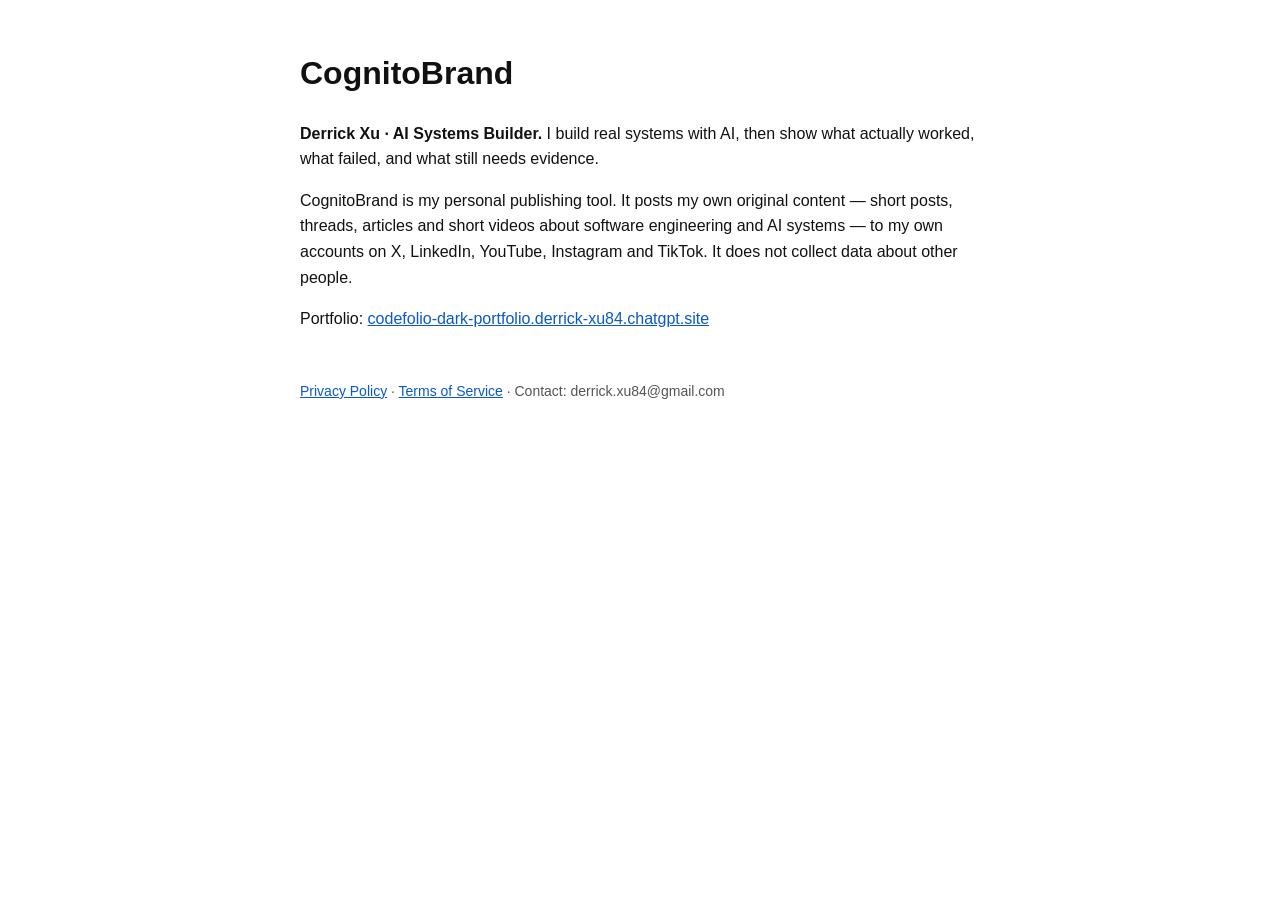
==== index.html @ 9040807d "CognitoBrand public pages" ====
<!doctype html>
<html lang="en"><head><meta charset="utf-8"><meta name="viewport" content="width=device-width,initial-scale=1">
<title>CognitoBrand — Derrick Xu</title>
<style>body{font-family:-apple-system,Helvetica,Arial,sans-serif;max-width:680px;margin:48px auto;padding:0 16px;line-height:1.6;color:#111}a{color:#0a58ca}footer{margin-top:48px;font-size:14px;color:#555}</style></head>
<body>
<h1>CognitoBrand</h1>
<p><strong>Derrick Xu · AI Systems Builder.</strong> I build real systems with AI, then show what actually worked, what failed, and what still needs evidence.</p>
<p>CognitoBrand is my personal publishing tool. It posts my own original content — short posts, threads, articles and short videos about software engineering and AI systems — to my own accounts on X, LinkedIn, YouTube, Instagram and TikTok. It does not collect data about other people.</p>
<p>Portfolio: <a href="https://codefolio-dark-portfolio.derrick-xu84.chatgpt.site">codefolio-dark-portfolio.derrick-xu84.chatgpt.site</a></p>
<footer><a href="privacy.html">Privacy Policy</a> · <a href="terms.html">Terms of Service</a> · Contact: derrick.xu84@gmail.com</footer>
</body></html>
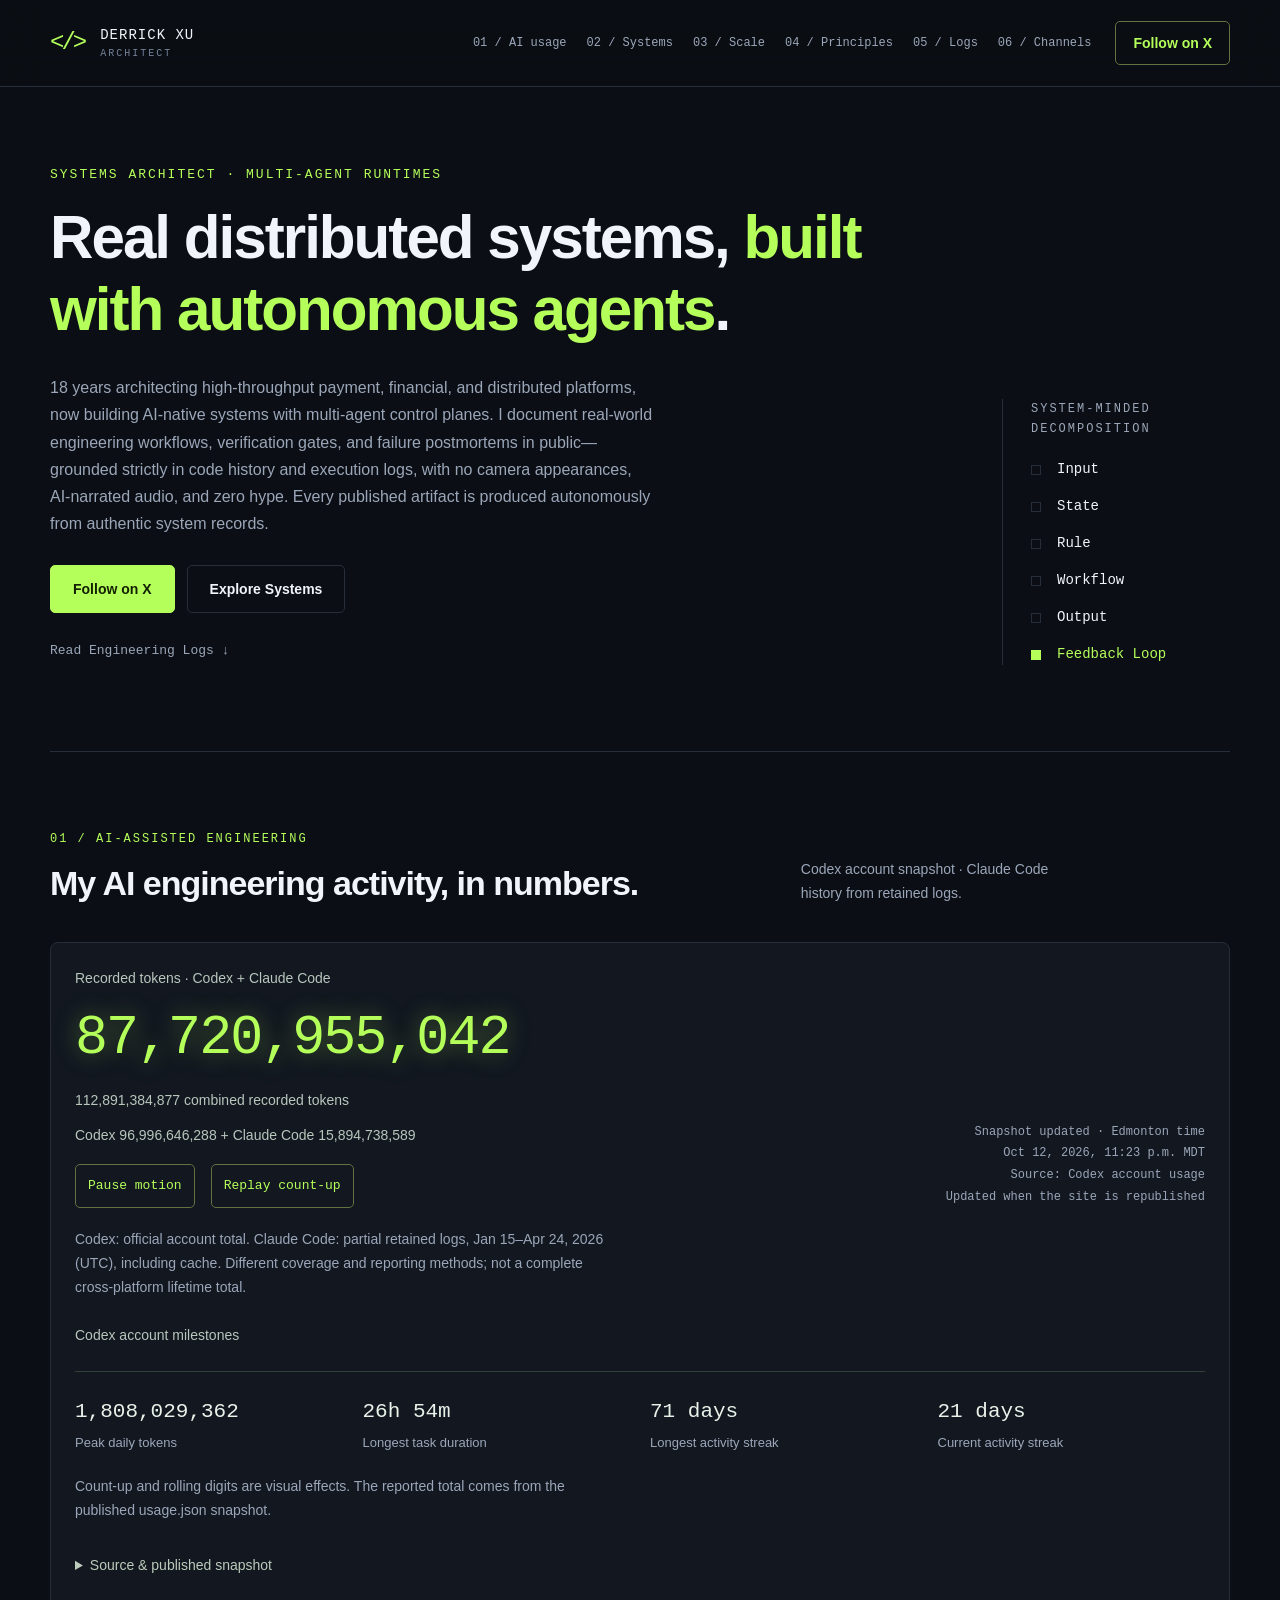
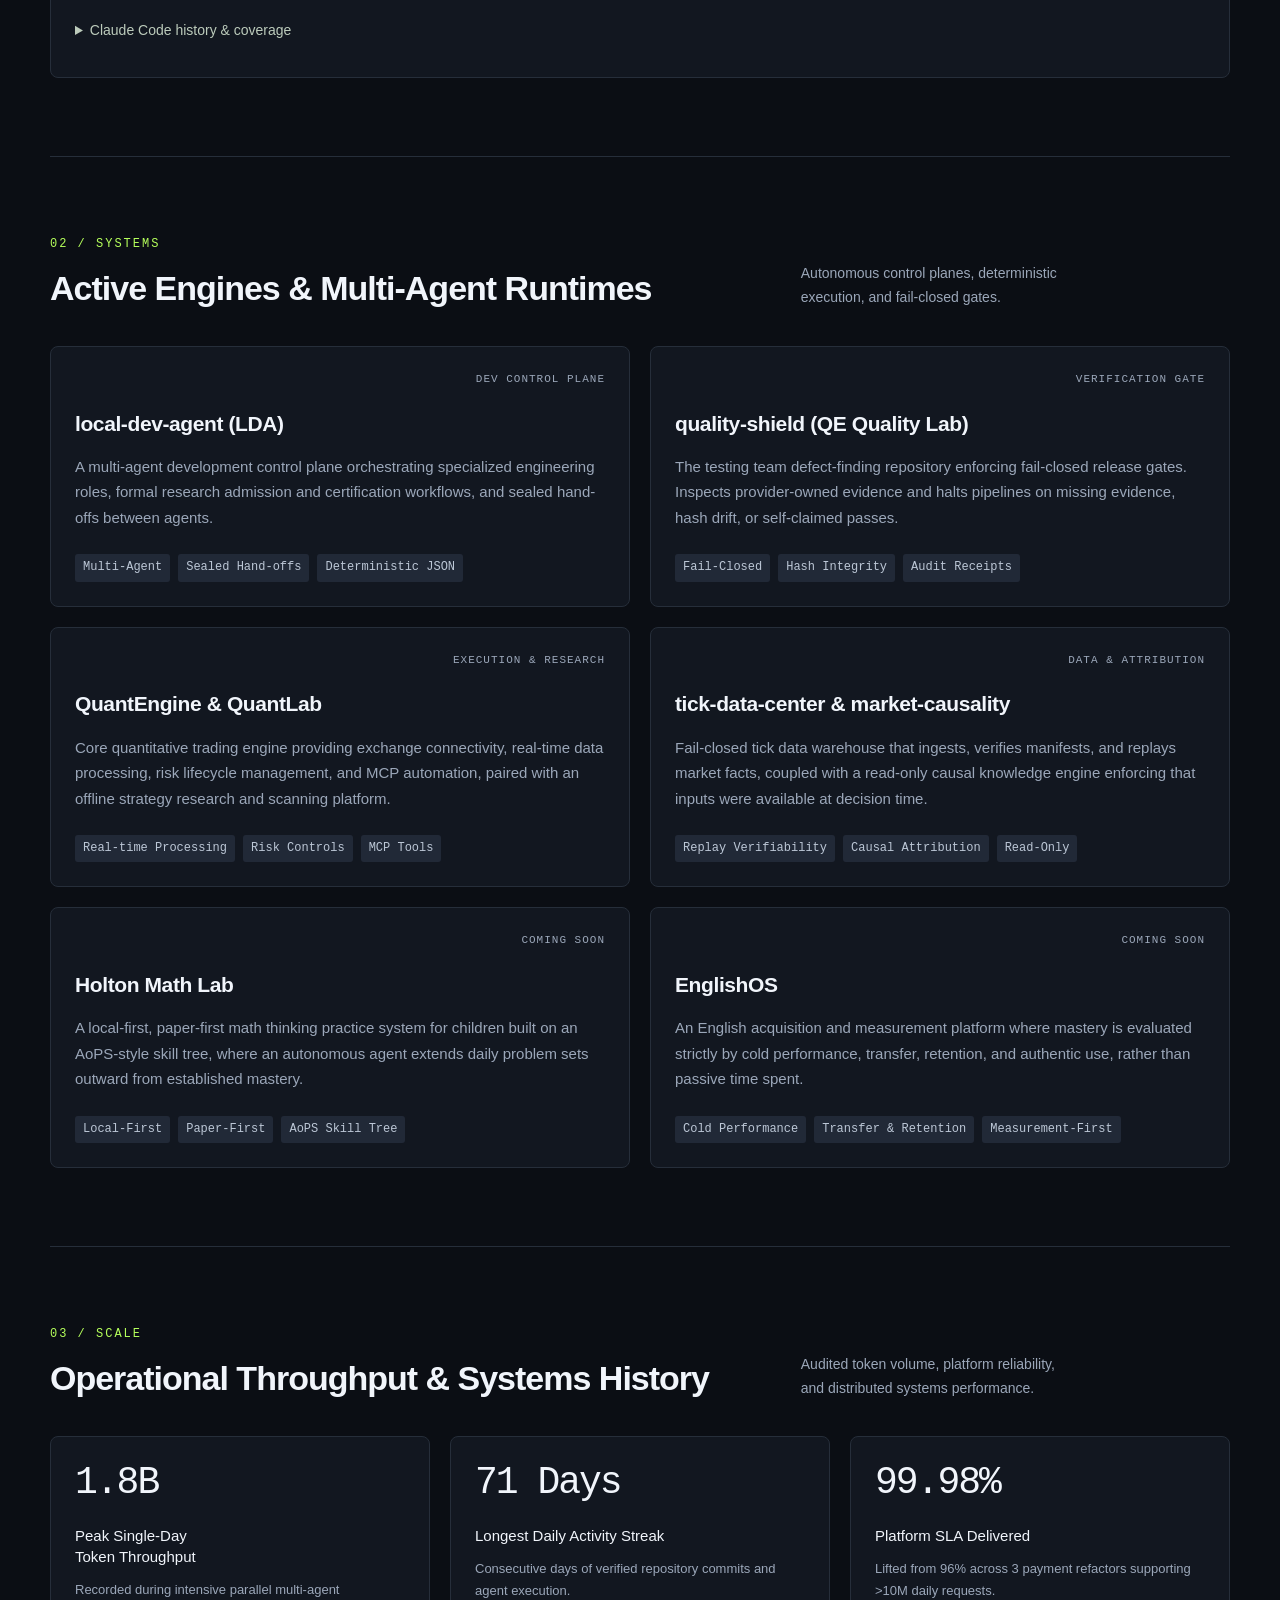
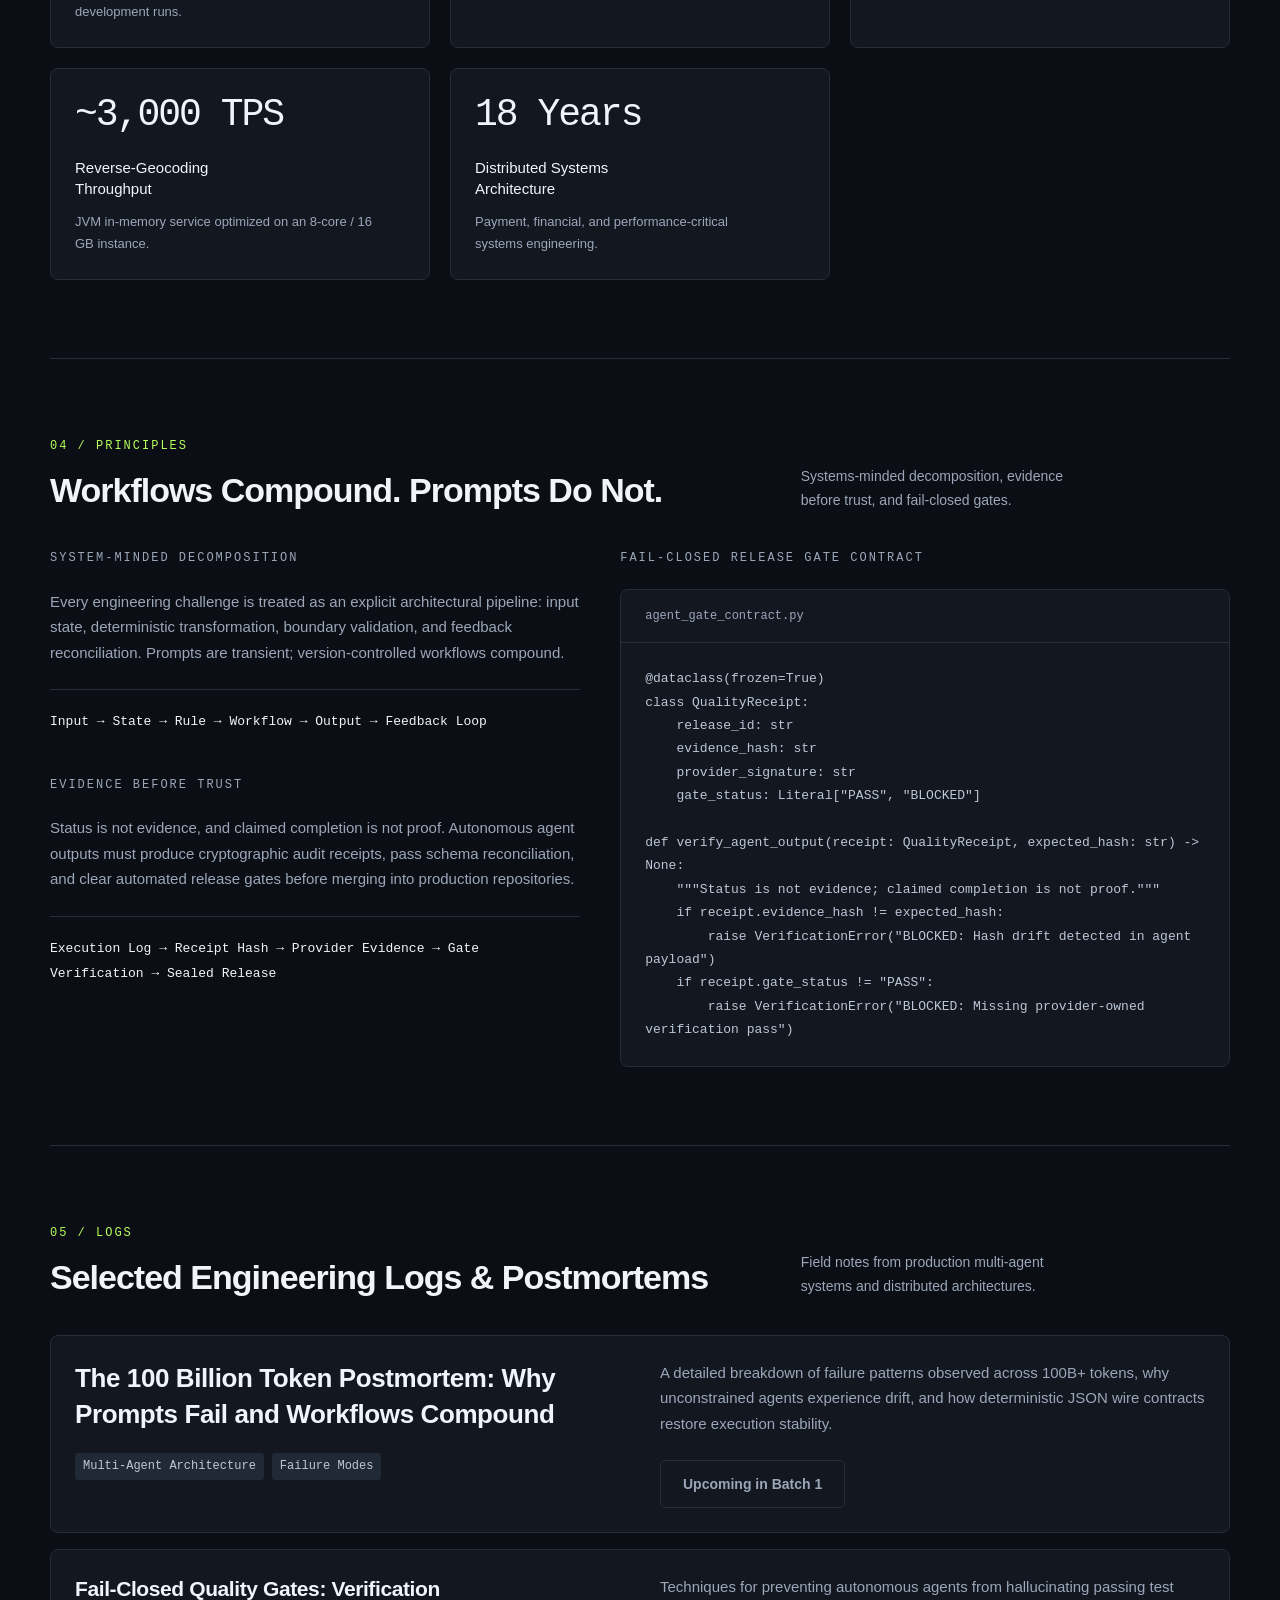
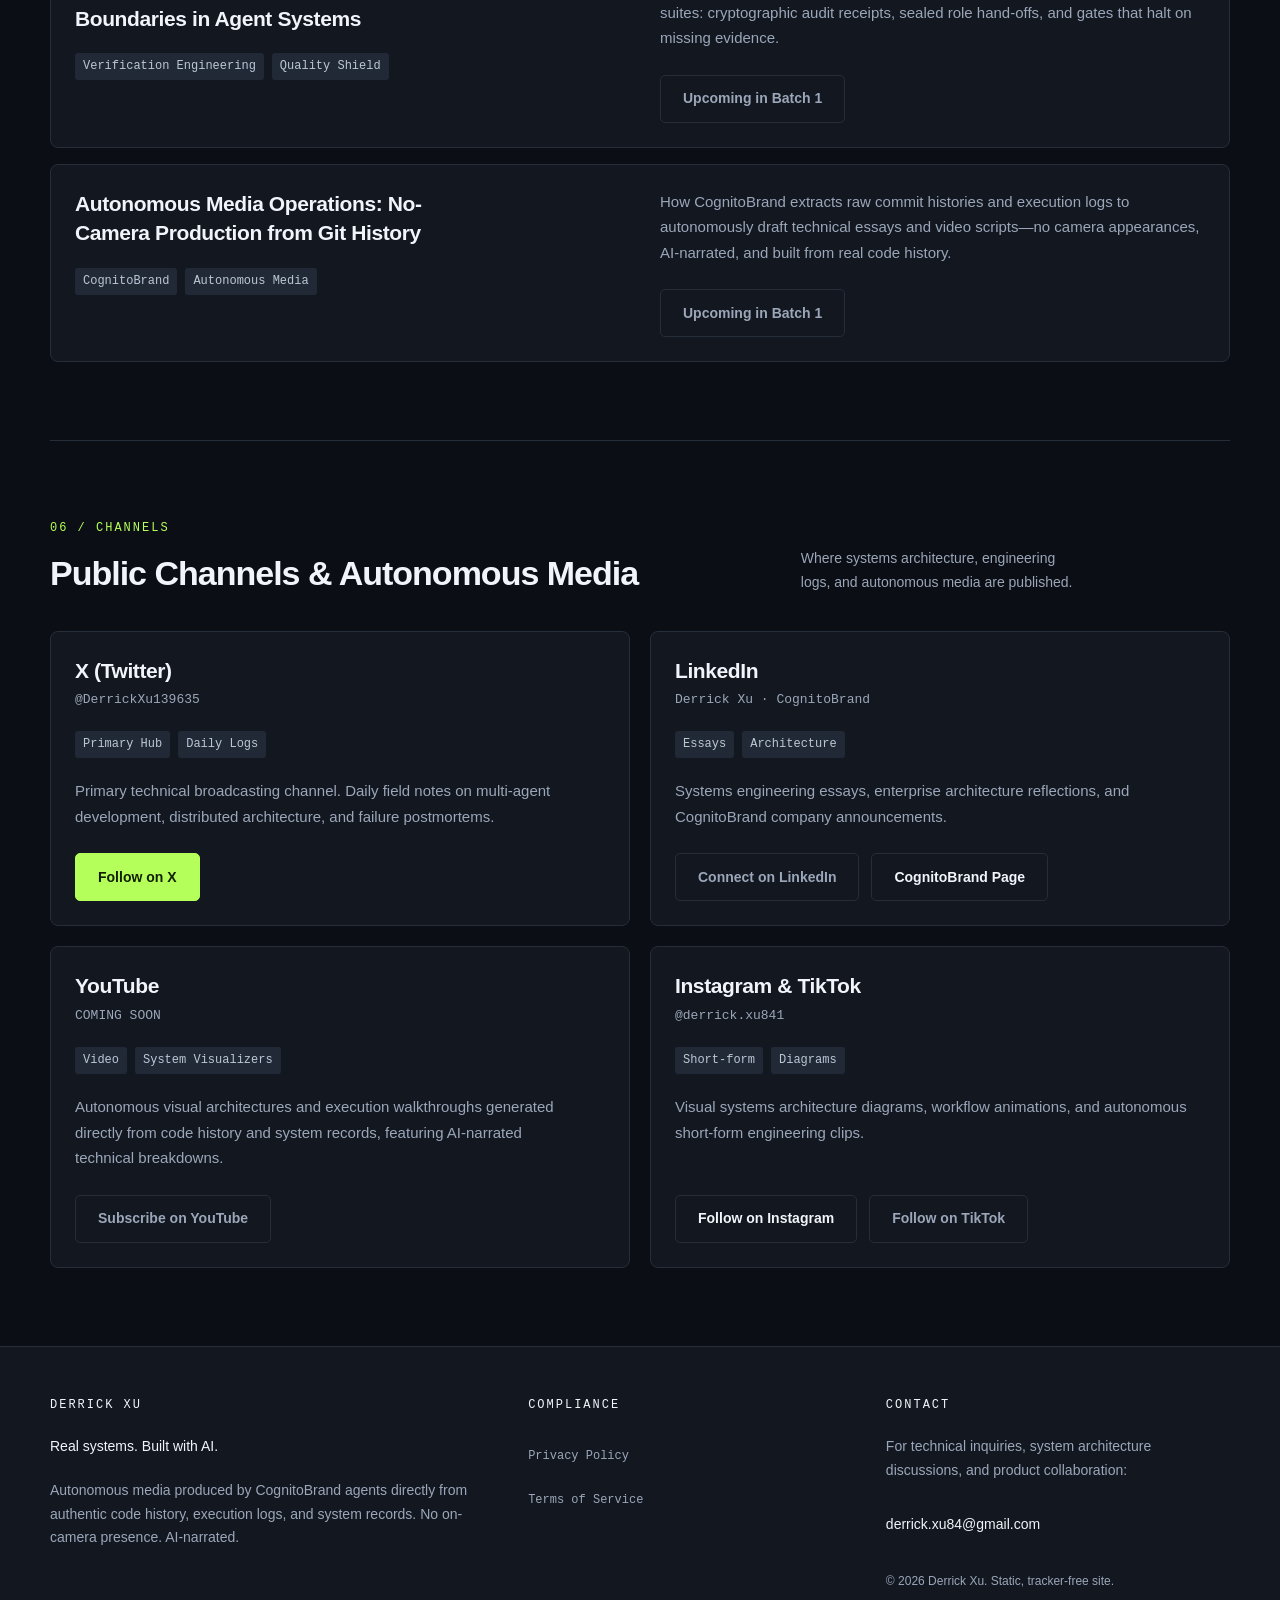
==== commit 242a5eb6: "Brand site v1 (ops plan r2, DESIGN.md, AI usage section)" ====
--- a/index.html
+++ b/index.html
@@ -1,11 +1,541 @@
 <!doctype html>
-<html lang="en"><head><meta charset="utf-8"><meta name="viewport" content="width=device-width,initial-scale=1">
-<title>CognitoBrand — Derrick Xu</title>
-<style>body{font-family:-apple-system,Helvetica,Arial,sans-serif;max-width:680px;margin:48px auto;padding:0 16px;line-height:1.6;color:#111}a{color:#0a58ca}footer{margin-top:48px;font-size:14px;color:#555}</style></head>
+<html lang="en">
+<head>
+<meta charset="utf-8">
+<meta name="viewport" content="width=device-width, initial-scale=1">
+<meta name="color-scheme" content="dark">
+<title>Derrick Xu — Real distributed systems, built with autonomous agents.</title>
+<meta name="description" content="Real distributed systems, built with autonomous agents.">
+<!-- {SITE_BASE_URL}: relative URLs preserve custom-domain and path-prefix portability. -->
+<link rel="canonical" href="./">
+<meta property="og:type" content="website">
+<meta property="og:title" content="Derrick Xu — Real distributed systems, built with autonomous agents.">
+<meta property="og:description" content="Real distributed systems, built with autonomous agents.">
+<meta property="og:url" content="./">
+<meta property="og:image" content="og.png">
+<meta property="og:image:width" content="1200">
+<meta property="og:image:height" content="630">
+<meta property="og:image:alt" content="Derrick Xu — Real distributed systems, built with autonomous agents.">
+<meta name="twitter:card" content="summary_large_image">
+<meta name="twitter:title" content="Derrick Xu — Real distributed systems, built with autonomous agents.">
+<meta name="twitter:description" content="Real distributed systems, built with autonomous agents.">
+<meta name="twitter:image" content="og.png">
+<meta name="twitter:image:alt" content="Derrick Xu — Real distributed systems, built with autonomous agents.">
+<link rel="icon" href="favicon.svg" type="image/svg+xml">
+<link rel="stylesheet" href="style.css">
+</head>
 <body>
-<h1>CognitoBrand</h1>
-<p><strong>Derrick Xu · AI Systems Builder.</strong> I build real systems with AI, then show what actually worked, what failed, and what still needs evidence.</p>
-<p>CognitoBrand is my personal publishing tool. It posts my own original content — short posts, threads, articles and short videos about software engineering and AI systems — to my own accounts on X, LinkedIn, YouTube, Instagram and TikTok. It does not collect data about other people.</p>
-<p>Portfolio: <a href="https://codefolio-dark-portfolio.derrick-xu84.chatgpt.site">codefolio-dark-portfolio.derrick-xu84.chatgpt.site</a></p>
-<footer><a href="privacy.html">Privacy Policy</a> · <a href="terms.html">Terms of Service</a> · Contact: derrick.xu84@gmail.com</footer>
-</body></html>
+<a class="skip-link" href="#main">Skip to content</a>
+<header class="site-header">
+<div class="wrap header-inner">
+<a class="brand" href="index.html">
+<span class="brand-mark" aria-hidden="true">&lt;/&gt;</span>
+<span>DERRICK XU<small>ARCHITECT</small>
+</span>
+</a>
+<nav class="desktop-nav" aria-label="Main">
+<a href="#ai-usage">01 / AI usage</a>
+<a href="#systems">02 / Systems</a>
+<a href="#scale">03 / Scale</a>
+<a href="#principles">04 / Principles</a>
+<a href="#logs">05 / Logs</a>
+<a href="#channels">06 / Channels</a>
+</nav>
+<a class="btn nav-action" href="https://x.com/DerrickXu139635" rel="noopener">Follow on X</a>
+<details class="mobile-nav">
+<summary>Menu</summary>
+<nav aria-label="Main">
+<a href="#ai-usage">01 / AI usage</a>
+<a href="#systems">02 / Systems</a>
+<a href="#scale">03 / Scale</a>
+<a href="#principles">04 / Principles</a>
+<a href="#logs">05 / Logs</a>
+<a href="#channels">06 / Channels</a>
+</nav>
+</details>
+</div>
+</header>
+<main id="main" class="wrap">
+<section class="hero" aria-labelledby="hero-title">
+<div class="hero-copy">
+<p class="eyebrow">SYSTEMS ARCHITECT · MULTI-AGENT RUNTIMES</p>
+<h1 id="hero-title">Real distributed systems, <span class="lime">built with autonomous agents</span>.</h1>
+<p class="lead">18 years architecting high-throughput payment, financial, and distributed platforms, now building AI-native systems with multi-agent control planes. I document real-world engineering workflows, verification gates, and failure postmortems in public—grounded strictly in code history and execution logs, with no camera appearances, AI-narrated audio, and zero hype. Every published artifact is produced autonomously from authentic system records.</p>
+<div class="actions">
+<a class="btn primary" href="https://x.com/DerrickXu139635" rel="noopener">Follow on X</a>
+<a class="btn" href="#systems">Explore Systems</a>
+</div>
+<a class="aux-link" href="#logs">Read Engineering Logs ↓</a>
+</div>
+<div class="hero-artifact" aria-hidden="true">
+<p class="micro-label">SYSTEM-MINDED<br>DECOMPOSITION</p>
+<div class="pipeline">
+<span>Input</span>
+<span>State</span>
+<span>Rule</span>
+<span>Workflow</span>
+<span>Output</span>
+<span>Feedback Loop</span>
+</div>
+</div>
+</section>
+<section class="content-section usage-section" id="ai-usage" aria-labelledby="usage-title">
+<div class="section-head">
+<div>
+<p class="eyebrow">01 / AI-ASSISTED ENGINEERING</p>
+<h2 id="usage-title">My AI engineering activity, in numbers.</h2>
+</div>
+<p class="section-note">Codex account snapshot · Claude Code history from retained logs.</p>
+</div>
+<div class="usage-panel">
+<div class="usage-intro">
+<div>
+<div class="usage-label">Recorded tokens · Codex + Claude Code</div>
+<div id="usage-total" class="usage-main">Loading…</div>
+<div class="usage-label"><span id="usage-exact">Unavailable</span> combined recorded tokens</div>
+<div class="usage-label usage-breakdown">Codex <span id="usage-codex">Unavailable</span> + Claude Code <span>15,894,738,589</span>
+</div>
+<div class="usage-controls"><button id="usage-motion" type="button" aria-pressed="false" disabled>Pause motion</button><button id="usage-replay" type="button" disabled>Replay count-up</button>
+</div>
+</div>
+<div class="usage-meta"><span>Snapshot updated · Edmonton time</span><time id="usage-updated">Unavailable</time><span>Source: Codex account usage</span><span>Updated when the site is republished</span>
+</div>
+</div>
+<p class="usage-note">Codex: official account total. Claude Code: partial retained logs, Jan 15–Apr 24, 2026 (UTC), including cache. Different coverage and reporting methods; not a complete cross-platform lifetime total.</p>
+<div class="usage-label usage-milestones">Codex account milestones</div>
+<div class="usage-stats">
+<div class="usage-stat"><strong id="usage-peak">Unavailable</strong><span>Peak daily tokens</span>
+</div>
+<div class="usage-stat"><strong id="usage-turn">Unavailable</strong><span>Longest task duration</span>
+</div>
+<div class="usage-stat"><strong id="usage-longest">Unavailable</strong><span>Longest activity streak</span>
+</div>
+<div class="usage-stat"><strong id="usage-streak">Unavailable</strong><span>Current activity streak</span>
+</div>
+</div>
+<p class="usage-note">Count-up and rolling digits are visual effects. The reported total comes from the published usage.json snapshot.</p>
+<p id="usage-status" class="usage-note" role="status">Loading the published account snapshot…</p>
+<details class="scope-details">
+<summary>Source &amp; published snapshot</summary>
+<p>The Codex portion comes from the five account-wide aggregate fields in this site's usage.json, with its updated_at timestamp. These are an official account summary, not a sum of local thread totals. Usage measures activity, not software quality or a billing amount.</p>
+<p>This static page reads usage.json once when loaded and adds the fixed Claude Code historical count. It displays the snapshot timestamp in America/Edmonton. Updated when the site is republished; this page does not check a live account or poll for updates.</p>
+<p>The displayed fields are lifetime tokens, peak daily tokens, longest task duration, longest activity streak, and current activity streak. Conversation content, task names, account credentials, and session details are not displayed.</p>
+<p><a href="usage.json" target="_blank" rel="noopener">View aggregate data</a></p>
+</details>
+<details class="scope-details">
+<summary>Claude Code history & coverage</summary>
+<p>Input + output: 34,074,539 tokens. 63,098 deduplicated usage records. This historical snapshot is fixed; the Codex portion comes from the published usage.json snapshot.</p>
+<div class="history-table">
+<table><caption>Recorded Claude Code tokens, including cache · UTC months</caption>
+<thead>
+<tr><th scope="col">Month</th><th scope="col">Tokens</th></tr></thead>
+<tbody>
+<tr><td>January 2026</td><td>58,199,361</td></tr>
+<tr><td>February 2026</td><td>510,178,962</td></tr>
+<tr><td>March 2026</td><td>2,981,307,936</td></tr>
+<tr><td>April 2026</td><td>12,345,052,330</td></tr></tbody></table>
+</div>
+<p>Counted from retained Claude Code session logs on my MacBook, with streaming records deduplicated. January and April have partial date coverage. Missing months do not mean zero usage.</p>
+<p>Codex uses an official account summary; Claude Code uses local historical logs. The combined figure adds these two reported counts; coverage and reporting methods differ. It is not a complete, standardized lifetime total across both platforms. Cache tokens dominate this history; these figures are not billing amounts.</p>
+</details>
+<noscript>
+<p class="usage-note">Enable JavaScript to display the published Codex snapshot and combined total. The fixed Claude Code history remains available.</p></noscript>
+</div>
+</section>
+<section id="systems" class="content-section" aria-labelledby="systems-title">
+<div class="section-head">
+<div>
+<p class="eyebrow">02 / SYSTEMS</p>
+<h2 id="systems-title">Active Engines &amp; Multi-Agent Runtimes</h2>
+</div>
+<p class="section-note">Autonomous control planes, deterministic execution, and fail-closed gates.</p>
+</div>
+<div class="systems-grid">
+<article class="card system-card">
+<p class="badge">DEV CONTROL PLANE</p>
+<h3>local-dev-agent (LDA)</h3>
+<p>A multi-agent development control plane orchestrating specialized engineering roles, formal research admission and certification workflows, and sealed hand-offs between agents.</p>
+<div class="tags">
+<span>Multi-Agent</span>
+<span>Sealed Hand-offs</span>
+<span>Deterministic JSON</span>
+</div>
+</article>
+<article class="card system-card">
+<p class="badge">VERIFICATION GATE</p>
+<h3>quality-shield (QE Quality Lab)</h3>
+<p>The testing team defect-finding repository enforcing fail-closed release gates. Inspects provider-owned evidence and halts pipelines on missing evidence, hash drift, or self-claimed passes.</p>
+<div class="tags">
+<span>Fail-Closed</span>
+<span>Hash Integrity</span>
+<span>Audit Receipts</span>
+</div>
+</article>
+<article class="card system-card">
+<p class="badge">EXECUTION &amp; RESEARCH</p>
+<h3>QuantEngine &amp; QuantLab</h3>
+<p>Core quantitative trading engine providing exchange connectivity, real-time data processing, risk lifecycle management, and MCP automation, paired with an offline strategy research and scanning platform.</p>
+<div class="tags">
+<span>Real-time Processing</span>
+<span>Risk Controls</span>
+<span>MCP Tools</span>
+</div>
+</article>
+<article class="card system-card">
+<p class="badge">DATA &amp; ATTRIBUTION</p>
+<h3>tick-data-center &amp; market-causality</h3>
+<p>Fail-closed tick data warehouse that ingests, verifies manifests, and replays market facts, coupled with a read-only causal knowledge engine enforcing that inputs were available at decision time.</p>
+<div class="tags">
+<span>Replay Verifiability</span>
+<span>Causal Attribution</span>
+<span>Read-Only</span>
+</div>
+</article>
+<article class="card system-card">
+<!-- {HOLTON_URL}: inactive until public release. -->
+<p class="badge">COMING SOON</p>
+<h3>Holton Math Lab</h3>
+<p>A local-first, paper-first math thinking practice system for children built on an AoPS-style skill tree, where an autonomous agent extends daily problem sets outward from established mastery.</p>
+<div class="tags">
+<span>Local-First</span>
+<span>Paper-First</span>
+<span>AoPS Skill Tree</span>
+</div>
+</article>
+<article class="card system-card">
+<!-- {ENGLISHOS_URL}: inactive until public release. -->
+<p class="badge">COMING SOON</p>
+<h3>EnglishOS</h3>
+<p>An English acquisition and measurement platform where mastery is evaluated strictly by cold performance, transfer, retention, and authentic use, rather than passive time spent.</p>
+<div class="tags">
+<span>Cold Performance</span>
+<span>Transfer &amp; Retention</span>
+<span>Measurement-First</span>
+</div>
+</article>
+</div>
+</section>
+<section id="scale" class="content-section" aria-labelledby="scale-title">
+<div class="section-head">
+<div>
+<p class="eyebrow">03 / SCALE</p>
+<h2 id="scale-title">Operational Throughput &amp; Systems History</h2>
+</div>
+<p class="section-note">Audited token volume, platform reliability, and distributed systems performance.</p>
+</div>
+<div class="metrics-grid">
+<article class="card metric">
+<p class="metric-value">1.8B</p>
+<h3>Peak Single-Day Token Throughput</h3>
+<p class="scope">Recorded during intensive parallel multi-agent development runs.</p>
+</article>
+<article class="card metric">
+<p class="metric-value">71 Days</p>
+<h3>Longest Daily Activity Streak</h3>
+<p class="scope">Consecutive days of verified repository commits and agent execution.</p>
+</article>
+<article class="card metric">
+<p class="metric-value">99.98%</p>
+<h3>Platform SLA Delivered</h3>
+<p class="scope">Lifted from 96% across 3 payment refactors supporting &gt;10M daily requests.</p>
+</article>
+<article class="card metric">
+<p class="metric-value">~3,000 TPS</p>
+<h3>Reverse-Geocoding Throughput</h3>
+<p class="scope">JVM in-memory service optimized on an 8-core / 16 GB instance.</p>
+</article>
+<article class="card metric">
+<p class="metric-value">18 Years</p>
+<h3>Distributed Systems Architecture</h3>
+<p class="scope">Payment, financial, and performance-critical systems engineering.</p>
+</article>
+</div>
+</section>
+<section id="principles" class="content-section" aria-labelledby="principles-title">
+<div class="section-head">
+<div>
+<p class="eyebrow">04 / PRINCIPLES</p>
+<h2 id="principles-title">Workflows Compound. Prompts Do Not.</h2>
+</div>
+<p class="section-note">Systems-minded decomposition, evidence before trust, and fail-closed gates.</p>
+</div>
+<div class="principles-grid">
+<div class="principle-notes">
+<article>
+<h3 class="micro-label">SYSTEM-MINDED DECOMPOSITION</h3>
+<p>Every engineering challenge is treated as an explicit architectural pipeline: input state, deterministic transformation, boundary validation, and feedback reconciliation. Prompts are transient; version-controlled workflows compound.</p>
+<p class="flow-line">Input → State → Rule → Workflow → Output → Feedback Loop</p>
+</article>
+<article>
+<h3 class="micro-label">EVIDENCE BEFORE TRUST</h3>
+<p>Status is not evidence, and claimed completion is not proof. Autonomous agent outputs must produce cryptographic audit receipts, pass schema reconciliation, and clear automated release gates before merging into production repositories.</p>
+<p class="flow-line">Execution Log → Receipt Hash → Provider Evidence → Gate Verification → Sealed Release</p>
+</article>
+</div>
+<div class="contract">
+<h3 class="micro-label">FAIL-CLOSED RELEASE GATE CONTRACT</h3>
+<figure class="code-panel">
+<figcaption>agent_gate_contract.py</figcaption>
+<pre tabindex="0" aria-label="Verification contract code">
+<code>@dataclass(frozen=True)
+class QualityReceipt:
+    release_id: str
+    evidence_hash: str
+    provider_signature: str
+    gate_status: Literal[&quot;PASS&quot;, &quot;BLOCKED&quot;]
+
+def verify_agent_output(receipt: QualityReceipt, expected_hash: str) -&gt; None:
+    &quot;&quot;&quot;Status is not evidence; claimed completion is not proof.&quot;&quot;&quot;
+    if receipt.evidence_hash != expected_hash:
+        raise VerificationError(&quot;BLOCKED: Hash drift detected in agent payload&quot;)
+    if receipt.gate_status != &quot;PASS&quot;:
+        raise VerificationError(&quot;BLOCKED: Missing provider-owned verification pass&quot;)</code>
+</pre>
+</figure>
+</div>
+</div>
+</section>
+<section id="logs" class="content-section" aria-labelledby="logs-title">
+<div class="section-head">
+<div>
+<p class="eyebrow">05 / LOGS</p>
+<h2 id="logs-title">Selected Engineering Logs &amp; Postmortems</h2>
+</div>
+<p class="section-note">Field notes from production multi-agent systems and distributed architectures.</p>
+</div>
+<div class="logs-list">
+<article class="card log-card">
+<div>
+<h3>The 100 Billion Token Postmortem: Why Prompts Fail and Workflows Compound</h3>
+<div class="tags">
+<span>Multi-Agent Architecture</span>
+<span>Failure Modes</span>
+</div>
+</div>
+<div class="log-summary">
+<p>A detailed breakdown of failure patterns observed across 100B+ tokens, why unconstrained agents experience drift, and how deterministic JSON wire contracts restore execution stability.</p>
+<!-- {POST_1_URL}: inactive until the approved URL is available. -->
+<span class="btn pending" role="link" aria-disabled="true">Upcoming in Batch 1</span>
+</div>
+</article>
+<article class="card log-card">
+<div>
+<h3>Fail-Closed Quality Gates: Verification Boundaries in Agent Systems</h3>
+<div class="tags">
+<span>Verification Engineering</span>
+<span>Quality Shield</span>
+</div>
+</div>
+<div class="log-summary">
+<p>Techniques for preventing autonomous agents from hallucinating passing test suites: cryptographic audit receipts, sealed role hand-offs, and gates that halt on missing evidence.</p>
+<!-- {POST_2_URL}: inactive until the approved URL is available. -->
+<span class="btn pending" role="link" aria-disabled="true">Upcoming in Batch 1</span>
+</div>
+</article>
+<article class="card log-card">
+<div>
+<h3>Autonomous Media Operations: No-Camera Production from Git History</h3>
+<div class="tags">
+<span>CognitoBrand</span>
+<span>Autonomous Media</span>
+</div>
+</div>
+<div class="log-summary">
+<p>How CognitoBrand extracts raw commit histories and execution logs to autonomously draft technical essays and video scripts—no camera appearances, AI-narrated, and built from real code history.</p>
+<!-- {POST_3_URL}: inactive until the approved URL is available. -->
+<span class="btn pending" role="link" aria-disabled="true">Upcoming in Batch 1</span>
+</div>
+</article>
+</div>
+</section>
+<section id="channels" class="content-section" aria-labelledby="channels-title">
+<div class="section-head">
+<div>
+<p class="eyebrow">06 / CHANNELS</p>
+<h2 id="channels-title">Public Channels &amp; Autonomous Media</h2>
+</div>
+<p class="section-note">Where systems architecture, engineering logs, and autonomous media are published.</p>
+</div>
+<div class="channels-grid">
+<article class="card channel-card">
+<h3>X (Twitter)</h3>
+<p class="handle">@DerrickXu139635</p>
+<div class="tags">
+<span>Primary Hub</span>
+<span>Daily Logs</span>
+</div>
+<p>Primary technical broadcasting channel. Daily field notes on multi-agent development, distributed architecture, and failure postmortems.</p>
+<div class="actions">
+<a class="btn primary" href="https://x.com/DerrickXu139635" rel="noopener">Follow on X</a>
+</div>
+</article>
+<article class="card channel-card">
+<!-- {LINKEDIN_PERSONAL_URL}: unknown. -->
+<h3>LinkedIn</h3>
+<p class="handle">Derrick Xu · CognitoBrand</p>
+<div class="tags">
+<span>Essays</span>
+<span>Architecture</span>
+</div>
+<p>Systems engineering essays, enterprise architecture reflections, and CognitoBrand company announcements.</p>
+<div class="actions">
+<!-- {LINKEDIN_PERSONAL_URL}: inactive until the approved URL is available. -->
+<span class="btn pending" role="link" aria-disabled="true">Connect on LinkedIn</span>
+<a class="btn" href="https://www.linkedin.com/company/144000030/" rel="noopener">CognitoBrand Page</a>
+</div>
+</article>
+<article class="card channel-card">
+<!-- {YOUTUBE_HANDLE} and {YOUTUBE_URL}: unknown; coming soon. -->
+<h3>YouTube</h3>
+<p class="handle">COMING SOON</p>
+<div class="tags">
+<span>Video</span>
+<span>System Visualizers</span>
+</div>
+<p>Autonomous visual architectures and execution walkthroughs generated directly from code history and system records, featuring AI-narrated technical breakdowns.</p>
+<div class="actions">
+<!-- {YOUTUBE_URL}: inactive until the approved URL is available. -->
+<span class="btn pending" role="link" aria-disabled="true">Subscribe on YouTube</span>
+</div>
+</article>
+<article class="card channel-card">
+<!-- {TIKTOK_HANDLE} and {TIKTOK_URL}: unknown; coming soon. -->
+<h3>Instagram &amp; TikTok</h3>
+<p class="handle">@derrick.xu841</p>
+<div class="tags">
+<span>Short-form</span>
+<span>Diagrams</span>
+</div>
+<p>Visual systems architecture diagrams, workflow animations, and autonomous short-form engineering clips.</p>
+<div class="actions">
+<a class="btn" href="https://www.instagram.com/derrick.xu841/" rel="noopener">Follow on Instagram</a>
+<!-- {TIKTOK_URL}: inactive until the approved URL is available. -->
+<span class="btn pending" role="link" aria-disabled="true">Follow on TikTok</span>
+</div>
+</article>
+</div>
+</section>
+</main>
+<footer class="site-footer">
+<div class="wrap footer-grid">
+<div>
+<p class="footer-heading">DERRICK XU</p>
+<p class="footer-tagline">Real systems. Built with AI.</p>
+<p>Autonomous media produced by CognitoBrand agents directly from authentic code history, execution logs, and system records. No on-camera presence. AI-narrated.</p>
+</div>
+<div>
+<p class="footer-heading">COMPLIANCE</p>
+<nav aria-label="Compliance">
+<a href="privacy.html">Privacy Policy</a>
+<a href="terms.html">Terms of Service</a>
+</nav>
+</div>
+<div>
+<p class="footer-heading">CONTACT</p>
+<p>For technical inquiries, system architecture discussions, and product collaboration:</p>
+<a class="contact-link" href="mailto:derrick.xu84@gmail.com">derrick.xu84@gmail.com</a>
+<p class="copyright">© 2026 Derrick Xu. Static, tracker-free site.</p>
+</div>
+</div>
+</footer>
+<script>
+document.querySelector('.mobile-nav').addEventListener('click', event => {
+  if (event.target.closest('a')) event.currentTarget.open = false;
+});
+(() => {
+  const $ = id => document.getElementById(id), display = $('usage-total');
+  const format = new Intl.NumberFormat('en-CA');
+  const dateFormat = new Intl.DateTimeFormat('en-CA', { timeZone: 'America/Edmonton', year: 'numeric', month: 'short', day: 'numeric', hour: '2-digit', minute: '2-digit', timeZoneName: 'short' });
+  const reduced = matchMedia('(prefers-reduced-motion: reduce)');
+  const claudeRecordedTokens = 15894738589;
+  let motionEnabled = !reduced.matches, shown = 0, target = null, frame = 0, visible = false, entered = false;
+  function paint(value) {
+    shown = Math.round(value);
+    display.dataset.count = format.format(shown);
+    display.innerHTML = Array.from(format.format(shown), (digit, i) => digit === ',' ? '<span aria-hidden="true">,</span>' : '<span class="token-digit" aria-hidden="true" style="--digit-index:' + i + '"><span class="token-reel"><span class="token-glyph">' + digit + '</span><span class="token-glyph">' + digit + '</span></span></span>').join('');
+  }
+  function stop() {
+    cancelAnimationFrame(frame);
+    display.classList.remove('is-counting', 'is-updated', 'is-rolling');
+    if (target !== null) paint(target);
+  }
+  function controls() {
+    $('usage-motion').disabled = $('usage-replay').disabled = target === null || reduced.matches;
+    $('usage-motion').textContent = reduced.matches ? 'Motion disabled' : motionEnabled ? 'Pause motion' : 'Play motion';
+    $('usage-motion').setAttribute('aria-pressed', String(motionEnabled));
+  }
+  function roll() {
+    if (!motionEnabled || reduced.matches || document.hidden || !visible || target === null) return;
+    display.classList.remove('is-rolling');
+    void display.offsetWidth;
+    display.classList.add('is-rolling');
+  }
+  function animate() {
+    stop();
+    if (!motionEnabled || reduced.matches || document.hidden) return;
+    paint(0);
+    const start = performance.now();
+    display.classList.add('is-counting');
+    function tick(now) {
+      const progress = Math.min(1, (now - start) / 4500);
+      paint(target * (1 - Math.pow(1 - progress, 3)));
+      if (progress < 1) frame = requestAnimationFrame(tick);
+      else { display.classList.remove('is-counting'); display.classList.add('is-updated'); roll(); }
+    }
+    frame = requestAnimationFrame(tick);
+  }
+  if ('IntersectionObserver' in window) {
+    new IntersectionObserver(entries => {
+      visible = entries.some(entry => entry.isIntersecting);
+      if (visible && target !== null && !entered) { entered = true; animate(); }
+    }).observe(display);
+  } else visible = true;
+  $('usage-motion').addEventListener('click', () => {
+    if (reduced.matches) return;
+    motionEnabled = !motionEnabled;
+    controls();
+    if (motionEnabled) roll(); else stop();
+  });
+  $('usage-replay').addEventListener('click', () => { if (target !== null) animate(); });
+  reduced.addEventListener('change', () => { motionEnabled = !reduced.matches; stop(); controls(); });
+  document.addEventListener('visibilitychange', () => { if (document.hidden) stop(); });
+  window.addEventListener('pageshow', event => { if (event.persisted) stop(); });
+  controls();
+  async function loadUsage() {
+    try {
+      const response = await fetch('usage.json');
+      if (!response.ok) throw Error('Snapshot unavailable');
+      const data = await response.json(), s = data.summary;
+      const fields = ['lifetimeTokens', 'peakDailyTokens', 'longestRunningTurnSec', 'longestStreakDays', 'currentStreakDays'];
+      if (!s || !fields.every(key => Number.isSafeInteger(s[key]) && s[key] >= 0) || typeof data.updated_at !== 'string' || !Number.isFinite(Date.parse(data.updated_at))) throw Error('Invalid snapshot');
+      const combined = s.lifetimeTokens + claudeRecordedTokens;
+      if (!Number.isSafeInteger(combined)) throw Error('Combined total out of range');
+      // Validate and format everything before publishing any snapshot values.
+      const updated = dateFormat.format(new Date(data.updated_at));
+      const mins = Math.round(s.longestRunningTurnSec / 60);
+      $('usage-exact').textContent = format.format(combined);
+      $('usage-codex').textContent = format.format(s.lifetimeTokens);
+      $('usage-peak').textContent = format.format(s.peakDailyTokens);
+      $('usage-turn').textContent = Math.floor(mins / 60) + 'h ' + mins % 60 + 'm';
+      $('usage-longest').textContent = s.longestStreakDays + ' days';
+      $('usage-streak').textContent = s.currentStreakDays + ' days';
+      $('usage-updated').textContent = updated;
+      $('usage-updated').dateTime = data.updated_at;
+      target = combined;
+      display.title = format.format(target) + ' recorded tokens';
+      display.setAttribute('role', 'img');
+      display.setAttribute('aria-label', format.format(target) + ' combined recorded tokens');
+      paint(target);
+      controls();
+      $('usage-status').textContent = '';
+      if (visible && !entered) { entered = true; animate(); }
+    } catch {
+      display.textContent = 'Unavailable';
+      $('usage-status').textContent = 'The published usage.json snapshot could not be loaded or validated. Codex statistics and the combined total are unavailable; the fixed Claude Code history remains below.';
+    }
+  }
+  loadUsage();
+})();
+</script>
+</body>
+</html>
--- a/style.css
+++ b/style.css
@@ -0,0 +1,243 @@
+:root {
+  color-scheme: dark;
+  --bg: #0B0E14;
+  --panel: #121720;
+  --panel-2: #1C2532;
+  --line: #262E3A;
+  --text: #F1F5FB;
+  --muted: #9BA7B9;
+  --dim: #748299;
+  --lime: #B5FF5B;
+  --lime-ink: #122000;
+  --lime-line: #607340;
+  --mono: ui-monospace, monospace;
+  --anchor-offset: calc(110px + env(safe-area-inset-top));
+}
+* { box-sizing: border-box; }
+html { background: var(--bg); scroll-padding-top: var(--anchor-offset); }
+body { margin: 0; background: var(--bg); color: var(--text); font-family: -apple-system, BlinkMacSystemFont, "Segoe UI", "PingFang SC", sans-serif; font-size: 16px; line-height: 1.7; font-variant-numeric: tabular-nums; }
+a { color: inherit; text-decoration: none; }
+a:hover { color: var(--lime); }
+button, summary, a { -webkit-tap-highlight-color: transparent; }
+:focus-visible { outline: 2px solid var(--lime); outline-offset: 2px; }
+h1, h2, h3 { margin: 0; text-wrap: balance; }
+h1 { font-size: clamp(40px, 4.7vw, 65px); line-height: 1.2; letter-spacing: -2px; font-weight: 650; }
+h2 { font-size: 34px; line-height: 1.3; letter-spacing: -1px; font-weight: 600; }
+h3 { font-size: 21px; line-height: 1.4; letter-spacing: -.4px; font-weight: 600; }
+p { max-width: 68ch; margin: 0 0 20px; color: var(--muted); text-wrap: pretty; }
+p:last-child { margin-bottom: 0; }
+.lime { color: var(--lime); }
+.wrap { width: min(1180px, calc(100% - 64px)); margin-inline: auto; }
+section[id], main[id] { scroll-margin-top: var(--anchor-offset); }
+.skip-link { position: fixed; top: 12px; left: 12px; z-index: 20; padding: 12px 20px; background: var(--lime); color: var(--lime-ink); transform: translateY(-180%); }
+.skip-link:focus { transform: translateY(0); color: var(--lime-ink); }
+.site-header { position: sticky; top: 0; z-index: 10; padding-top: env(safe-area-inset-top); background: #0B0E14ED; border-bottom: 1px solid var(--line); backdrop-filter: blur(18px); }
+.header-inner { min-height: 86px; display: flex; align-items: center; gap: 24px; }
+.brand { display: flex; align-items: center; flex-shrink: 0; gap: 12px; min-height: 44px; font: 14px/1.5 var(--mono); letter-spacing: 1px; }
+.brand-mark { color: var(--lime); font-size: 24px; letter-spacing: -3px; padding-right: 4px; }
+.brand small { display: block; color: var(--dim); font-size: 10px; letter-spacing: 2px; }
+.desktop-nav { display: flex; align-items: center; justify-content: center; gap: 20px; margin-left: auto; }
+.desktop-nav a, .legal-nav a { display: inline-flex; align-items: center; min-height: 44px; font: 12px/1.5 var(--mono); color: var(--muted); white-space: nowrap; }
+.desktop-nav a:hover, .legal-nav a:hover { color: var(--lime); }
+.btn { display: inline-flex; justify-content: center; align-items: center; min-height: 48px; padding: 12px 22px; border: 1px solid var(--line); border-radius: 5px; color: var(--text); font-size: 14px; font-weight: 600; line-height: 1.5; text-align: center; transition: transform 160ms ease-out, opacity 160ms ease-out; }
+a.btn:hover { transform: translateY(-2px); border-color: var(--lime-line); }
+.btn.primary { border-color: var(--lime); background: var(--lime); color: var(--lime-ink); }
+.btn.primary:hover { color: var(--lime-ink); }
+.nav-action { flex-shrink: 0; min-height: 44px; padding: 9px 17px; border-color: var(--lime-line); color: var(--lime); }
+.mobile-nav { display: none; }
+.legal-nav { margin-left: auto; }
+.hero { display: grid; grid-template-columns: minmax(0, 1fr) 228px; align-items: end; gap: 64px; padding: 78px 0; }
+.hero-copy { min-width: 0; }
+.eyebrow { margin-bottom: 16px; color: var(--lime); font: 12px/1.6 var(--mono); letter-spacing: 2px; }
+.hero .eyebrow { font-size: 13px; }
+.hero h1 { max-width: none; margin-bottom: 28px; }
+.lead { max-width: 68ch; margin-bottom: 28px; }
+.actions { display: flex; flex-wrap: wrap; align-items: center; gap: 12px; }
+.aux-link { display: inline-flex; align-items: center; min-height: 44px; margin-top: 16px; color: var(--muted); font: 13px/1.7 var(--mono); }
+.hero-artifact { margin-bottom: 8px; padding-left: 28px; border-left: 1px solid var(--line); }
+.micro-label { margin-bottom: 20px; color: var(--muted); font: 12px/1.7 var(--mono); letter-spacing: 2px; }
+.pipeline { display: flex; flex-direction: column; gap: 16px; font: 14px/1.5 var(--mono); }
+.pipeline span { display: flex; align-items: center; gap: 16px; }
+.pipeline span::before { content: ""; width: 8px; height: 8px; border: 1px solid var(--line); }
+.pipeline span:last-child { color: var(--lime); }
+.pipeline span:last-child::before { background: var(--lime); border-color: var(--lime); }
+.content-section { padding: 78px 0; border-top: 1px solid var(--line); }
+.section-head { display: grid; grid-template-columns: minmax(0, 1.6fr) minmax(0, 1fr); gap: 64px; align-items: end; margin-bottom: 36px; }
+.section-head .eyebrow { margin-bottom: 12px; }
+.section-note { max-width: 36ch; margin-bottom: 0; font-size: 14px; }
+.systems-grid, .channels-grid { display: grid; grid-template-columns: repeat(2, minmax(0, 1fr)); gap: 20px; }
+.card { min-width: 0; padding: 24px; border: 1px solid var(--line); border-radius: 8px; background: var(--panel); }
+.system-card { display: flex; flex-direction: column; }
+.card h3 { margin-bottom: 16px; }
+.card p { font-size: 15px; }
+.card .badge { align-self: flex-end; margin-bottom: 20px; color: var(--muted); font: 11px/1.6 var(--mono); letter-spacing: 1px; }
+.tags { display: flex; flex-wrap: wrap; gap: 8px; }
+.tags span { padding: 4px 8px; border-radius: 3px; background: #212937; color: #BCC7D6; font: 12px/1.6 var(--mono); }
+.system-card .tags { margin-top: auto; padding-top: 4px; }
+.metrics-grid { display: grid; grid-template-columns: repeat(3, minmax(0, 1fr)); gap: 20px; }
+.metric .metric-value { margin-bottom: 20px; color: var(--text); font: 38px/1.15 var(--mono); letter-spacing: -2px; }
+.metric h3 { max-width: 24ch; margin-bottom: 12px; color: var(--text); font-size: 15px; font-weight: 500; letter-spacing: 0; }
+.metric .scope { font-size: 13px; line-height: 1.7; }
+.principles-grid { display: grid; grid-template-columns: minmax(0, 1fr) minmax(0, 1.15fr); gap: 40px; }
+.principle-notes article + article { margin-top: 40px; }
+.principle-notes p { font-size: 15px; }
+.principle-notes .flow-line { margin-top: 24px; padding-top: 20px; border-top: 1px solid var(--line); color: var(--text); font: 13px/1.9 var(--mono); }
+.code-panel { margin: 0; border: 1px solid var(--line); border-radius: 8px; background: var(--panel); }
+.code-panel figcaption { padding: 16px 24px; border-bottom: 1px solid var(--line); color: var(--muted); font: 12px/1.7 var(--mono); }
+pre { margin: 0; padding: 24px; color: #BCC7D6; font: 13px/1.8 var(--mono); white-space: pre-wrap; overflow-wrap: anywhere; }
+code { font: inherit; }
+.logs-list { display: grid; gap: 16px; }
+.log-card { display: grid; grid-template-columns: minmax(0, 1fr) minmax(0, 1fr); align-items: start; gap: 40px; }
+.log-card:first-child h3 { font-size: 26px; }
+.log-card .tags { margin-top: 20px; }
+.log-summary p { margin-bottom: 24px; }
+.pending { color: var(--muted); cursor: default; }
+.channel-card { display: flex; flex-direction: column; }
+.channel-card h3 { margin-bottom: 4px; }
+.channel-card .handle { margin-bottom: 20px; font: 13px/1.7 var(--mono); overflow-wrap: anywhere; }
+.channel-card .tags { margin-bottom: 20px; }
+.channel-card .actions { margin-top: auto; padding-top: 4px; }
+.site-footer { padding: 48px 0 calc(48px + env(safe-area-inset-bottom)); border-top: 1px solid var(--line); background: var(--panel); }
+.footer-grid { display: grid; grid-template-columns: minmax(0, 1.25fr) minmax(0, .9fr) minmax(0, 1fr); gap: 48px; font-size: 14px; }
+.footer-heading { margin-bottom: 20px; color: var(--text); font: 12px/1.7 var(--mono); letter-spacing: 2px; }
+.footer-tagline { color: var(--text); }
+.site-footer nav { display: flex; flex-direction: column; align-items: flex-start; }
+.site-footer nav a { display: inline-flex; align-items: center; min-height: 44px; color: var(--muted); font: 12px/1.6 var(--mono); }
+.site-footer a:hover { color: var(--lime); }
+.contact-link { display: inline-flex; align-items: center; min-height: 44px; color: var(--text); overflow-wrap: anywhere; }
+.copyright { margin-top: 24px; font-size: 12px; }
+.legal-main { padding: 78px 0; min-height: 55vh; }
+.legal-copy { max-width: 68ch; }
+.legal-copy h1 { margin-bottom: 24px; }
+.legal-copy > p { margin-bottom: 24px; }
+.legal-copy section { margin-top: 40px; }
+.legal-copy h2 { margin-bottom: 16px; font-size: 28px; }
+.legal-copy li { max-width: 68ch; margin-bottom: 12px; padding-left: 8px; color: var(--muted); text-wrap: pretty; }
+.legal-copy ul { padding-left: 20px; }
+.legal-copy p a { text-decoration: underline; text-underline-offset: 4px; overflow-wrap: anywhere; }
+.legal-copy a { display: inline; }
+/* AI activity: preserve the original counter, reels, milestones and history. */
+.usage-panel { padding: 24px; border: 1px solid var(--line); border-radius: 8px; background: var(--panel); }
+.usage-intro { display: flex; justify-content: space-between; align-items: end; flex-wrap: wrap; gap: 32px; }
+.usage-intro > div:first-child { min-width: 0; max-width: 100%; }
+.usage-main { position: relative; width: fit-content; margin: 16px 0; color: var(--lime); font: clamp(24px, 4.3vw, 56px)/1.2 var(--mono); letter-spacing: -2px; white-space: nowrap; }
+.usage-main::after { content: attr(data-count); position: absolute; inset: 0; color: transparent; text-shadow: 0 0 24px #B5FF5B66; opacity: 0; pointer-events: none; }
+.usage-main.is-counting::after { opacity: 1; }
+.usage-main.is-updated::after { animation: usage-glow .8s ease-out; }
+@keyframes usage-glow { from { opacity: 1; } to { opacity: 0; } }
+.token-digit { display: inline-block; height: 1.2em; overflow: hidden; vertical-align: bottom; }
+.token-reel { display: block; }
+.token-glyph { display: block; height: 1.2em; line-height: 1.2; }
+.usage-main.is-rolling .token-reel { animation: token-roll 1.35s cubic-bezier(.2,.7,.25,1) both; animation-delay: calc(var(--digit-index) * 70ms); }
+@keyframes token-roll { from { transform: translateY(0); } to { transform: translateY(-50%); } }
+.usage-label { color: #B8C6BB; font-size: 14px; }
+.usage-breakdown { margin-top: 12px; }
+.usage-milestones { margin-top: 24px; }
+.usage-meta { color: var(--muted); text-align: right; font: 12px/1.8 var(--mono); }
+.usage-meta span, .usage-meta time { display: block; }
+.usage-controls { display: flex; align-items: center; flex-wrap: wrap; gap: 16px; margin-top: 16px; }
+.usage-controls button { min-height: 44px; padding: 8px 12px; border: 1px solid var(--lime-line); border-radius: 5px; background: transparent; color: var(--lime); font: 13px/1.5 var(--mono); cursor: pointer; }
+.usage-controls button:disabled { color: var(--muted); border-color: var(--line); cursor: default; }
+.usage-stats { display: grid; grid-template-columns: repeat(4, minmax(0, 1fr)); gap: 20px; margin-top: 24px; padding-top: 24px; border-top: 1px solid #314037; }
+.usage-stat strong { display: block; color: #E9F2E9; font: 21px/1.5 var(--mono); }
+.usage-stat span { color: var(--muted); font-size: 13px; }
+.usage-note { margin: 20px 0 0; color: var(--muted); font-size: 14px; }
+.usage-note:empty { display: none; }
+.scope-details { margin-top: 20px; color: var(--muted); font-size: 14px; }
+.scope-details summary { min-height: 44px; padding-block: 12px; color: #BCCBBB; cursor: pointer; line-height: 1.5; }
+.scope-details p { margin-top: 16px; }
+.scope-details a { display: inline-flex; align-items: center; min-height: 44px; color: var(--lime); }
+.history-table { margin-top: 20px; overflow-x: auto; }
+.history-table table { width: 100%; border-collapse: collapse; text-align: left; font-size: 14px; }
+.history-table caption { margin-bottom: 12px; text-align: left; color: var(--muted); }
+.history-table th, .history-table td { padding: 12px 0; border-bottom: 1px solid var(--line); }
+.history-table th:last-child, .history-table td:last-child { text-align: right; font-family: var(--mono); }
+@media (max-width: 1100px) {
+  .header-inner { gap: 16px; }
+  .desktop-nav { gap: 12px; }
+  .desktop-nav a { font-size: 11px; }
+  .brand { font-size: 12px; gap: 8px; }
+  .brand-mark { font-size: 20px; }
+}
+@media (max-width: 950px) {
+  .header-inner { gap: 12px; }
+  .brand-mark { display: none; }
+  .desktop-nav { gap: 8px; }
+  .nav-action { padding-inline: 12px; font-size: 12px; }
+  .hero { grid-template-columns: minmax(0, 1fr); }
+  .hero h1 { max-width: 24ch; }
+  .hero-artifact { display: none; }
+  .section-head { gap: 32px; }
+  .metrics-grid { grid-template-columns: repeat(2, minmax(0, 1fr)); }
+  .principles-grid { grid-template-columns: minmax(0, 1fr); }
+  .principle-notes { display: grid; grid-template-columns: repeat(2, minmax(0, 1fr)); gap: 24px; }
+  .principle-notes article + article { margin-top: 0; }
+  .footer-grid { grid-template-columns: repeat(2, minmax(0, 1fr)); gap: 32px; }
+  .footer-grid > div:first-child { grid-column: 1 / -1; }
+}
+@media (min-width: 651px) and (max-width: 740px) {
+  .desktop-nav { gap: 6px; }
+  .desktop-nav a { font-size: 10px; }
+  .nav-action { padding-inline: 8px; }
+  .header-inner { gap: 8px; }
+}
+@media (max-width: 950px) {
+  .desktop-nav, .nav-action { display: none; }
+  .header-inner { justify-content: space-between; }
+  .mobile-nav { display: block; }
+  .mobile-nav summary { display: flex; align-items: center; justify-content: center; min-height: 44px; padding: 8px 12px; border: 1px solid var(--line); border-radius: 5px; color: var(--muted); font: 12px/1.5 var(--mono); cursor: pointer; list-style: none; }
+  .mobile-nav summary::-webkit-details-marker { display: none; }
+  .mobile-nav[open] summary { color: var(--lime); border-color: var(--lime-line); }
+  .mobile-nav nav { position: absolute; left: 32px; right: 32px; top: 100%; z-index: 20; display: flex; flex-direction: column; padding: 12px 20px; border: 1px solid var(--line); border-radius: 0 0 8px 8px; background: var(--panel); }
+  .mobile-nav nav a { display: flex; align-items: center; min-height: 48px; font: 13px/1.5 var(--mono); }
+  .usage-stats { grid-template-columns: repeat(2, minmax(0, 1fr)); }
+}
+@media (max-width: 650px) {
+  :root { --anchor-offset: calc(96px + env(safe-area-inset-top)); }
+  .wrap { width: calc(100% - 36px); }
+  .header-inner { min-height: 72px; gap: 12px; justify-content: space-between; }
+  .brand { font-size: 13px; }
+  .brand-mark { display: inline; }
+  .mobile-nav nav { left: 18px; right: 18px; }
+  .hero { gap: 0; }
+  h1 { font-size: 43px; letter-spacing: -1px; }
+  .hero h1 { max-width: 16ch; }
+  .hero .eyebrow { font-size: 11px; letter-spacing: 1.5px; }
+  h2 { font-size: 32px; }
+  .section-head { grid-template-columns: minmax(0, 1fr); gap: 20px; margin-bottom: 28px; }
+  .section-note { max-width: 42ch; }
+  .systems-grid, .channels-grid, .principle-notes, .log-card { grid-template-columns: minmax(0, 1fr); }
+  .card { padding: 20px; }
+  .system-card h3 { overflow-wrap: anywhere; }
+  .metrics-grid { gap: 12px; }
+  .metric { padding: 20px; }
+  .metric .metric-value { font-size: 26px; letter-spacing: -1px; }
+  .metric:nth-child(n + 5) { grid-column: 1 / -1; }
+  .metric h3 { font-size: 14px; }
+  .metric .scope { font-size: 12px; }
+  .principle-notes { gap: 36px; }
+  .code-panel figcaption, pre { padding: 20px; }
+  .log-card { gap: 24px; }
+  .log-card:first-child h3 { font-size: 24px; }
+  .footer-grid { grid-template-columns: minmax(0, 1fr); gap: 36px; }
+  .footer-grid > div:first-child { grid-column: auto; }
+  .legal-copy h1 { font-size: 40px; }
+  .legal-copy h2 { font-size: 26px; }
+  .legal-nav a { font-size: 11px; }
+  .legal-copy p a { display: inline-block; min-height: 44px; padding-block: 8px; }
+}
+@media (max-width: 650px) {
+  .usage-panel { padding: 20px; }
+  .usage-intro { display: block; }
+  .usage-main { font-size: clamp(19px, 5.9vw, 38px); letter-spacing: -1px; }
+  .usage-meta { margin-top: 20px; text-align: left; }
+  .usage-stats { gap: 20px 12px; }
+  .usage-stat strong { font-size: 19px; }
+}
+@media (max-width: 370px) {
+  .brand-mark { display: none; }
+  .metrics-grid { grid-template-columns: minmax(0, 1fr); }
+}
+@media (prefers-reduced-motion: reduce) {
+  *, *::before, *::after { animation: none !important; transition: none !important; scroll-behavior: auto !important; }
+}
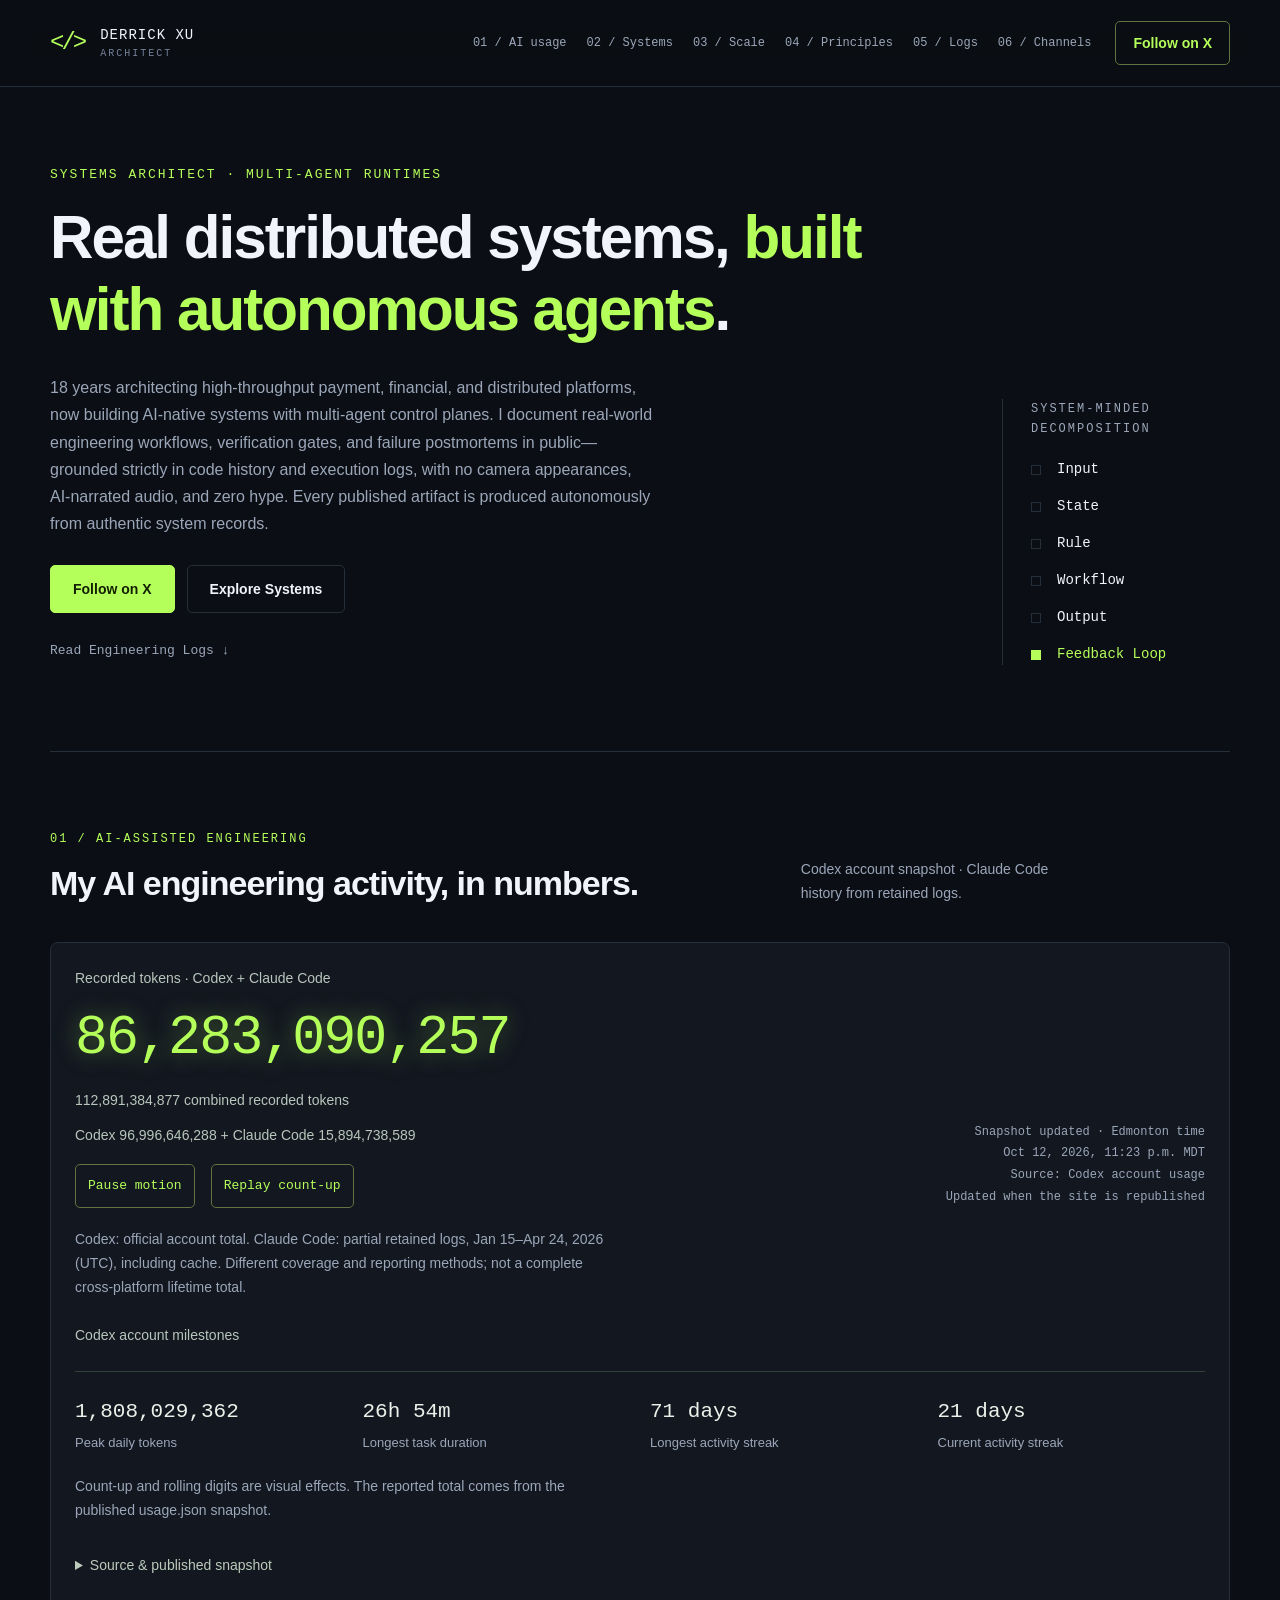
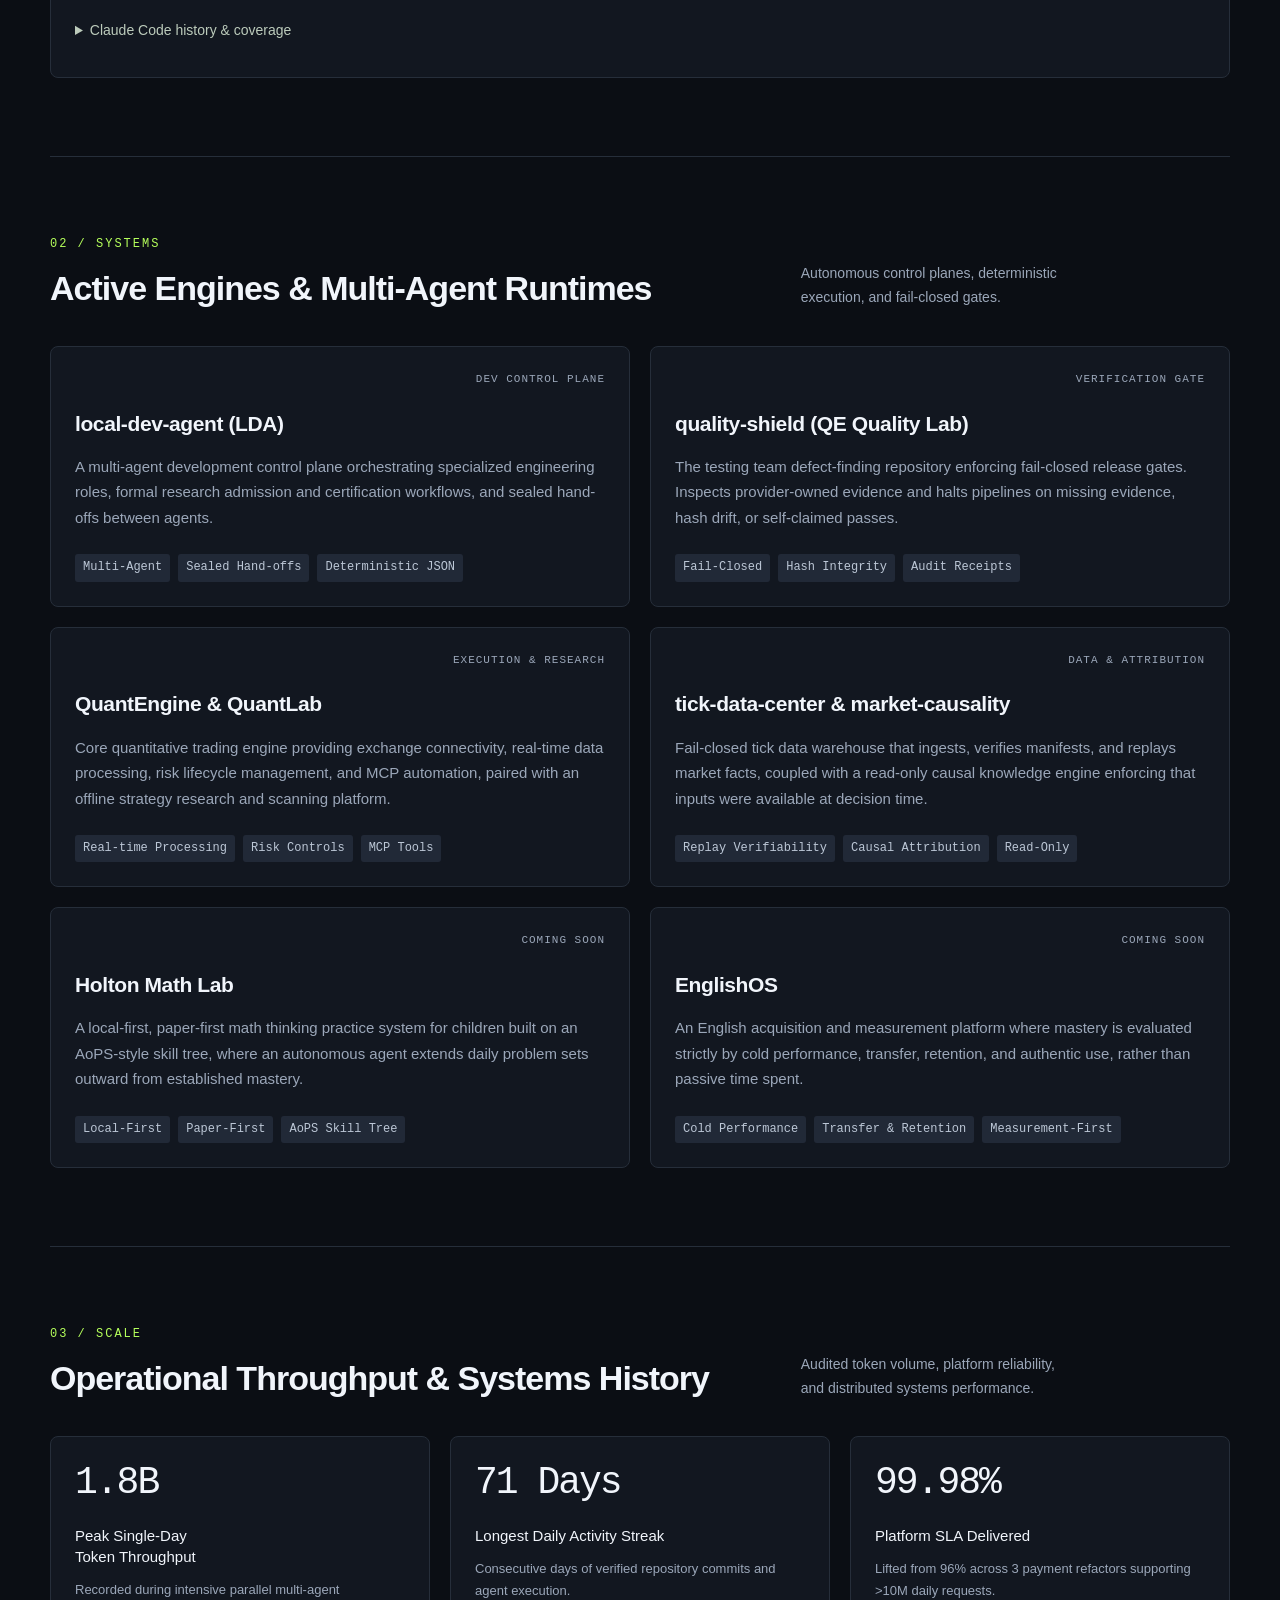
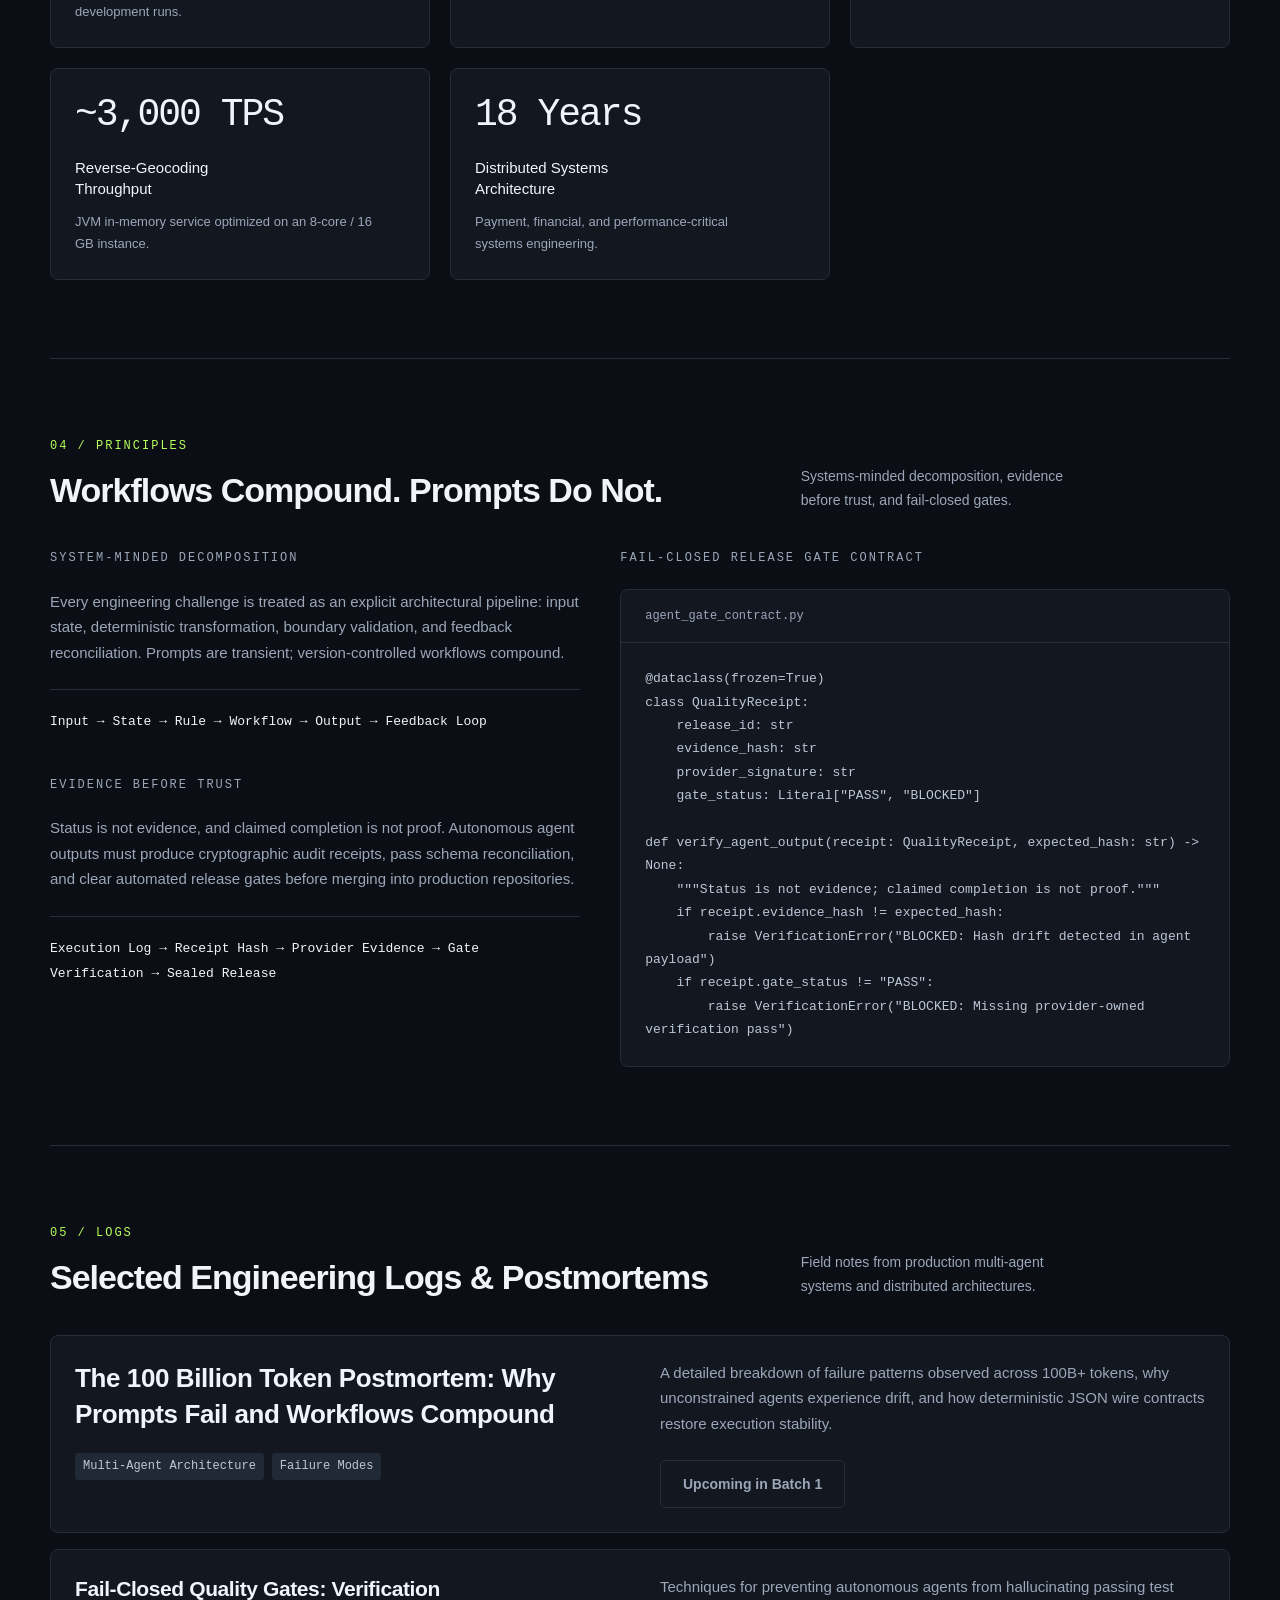
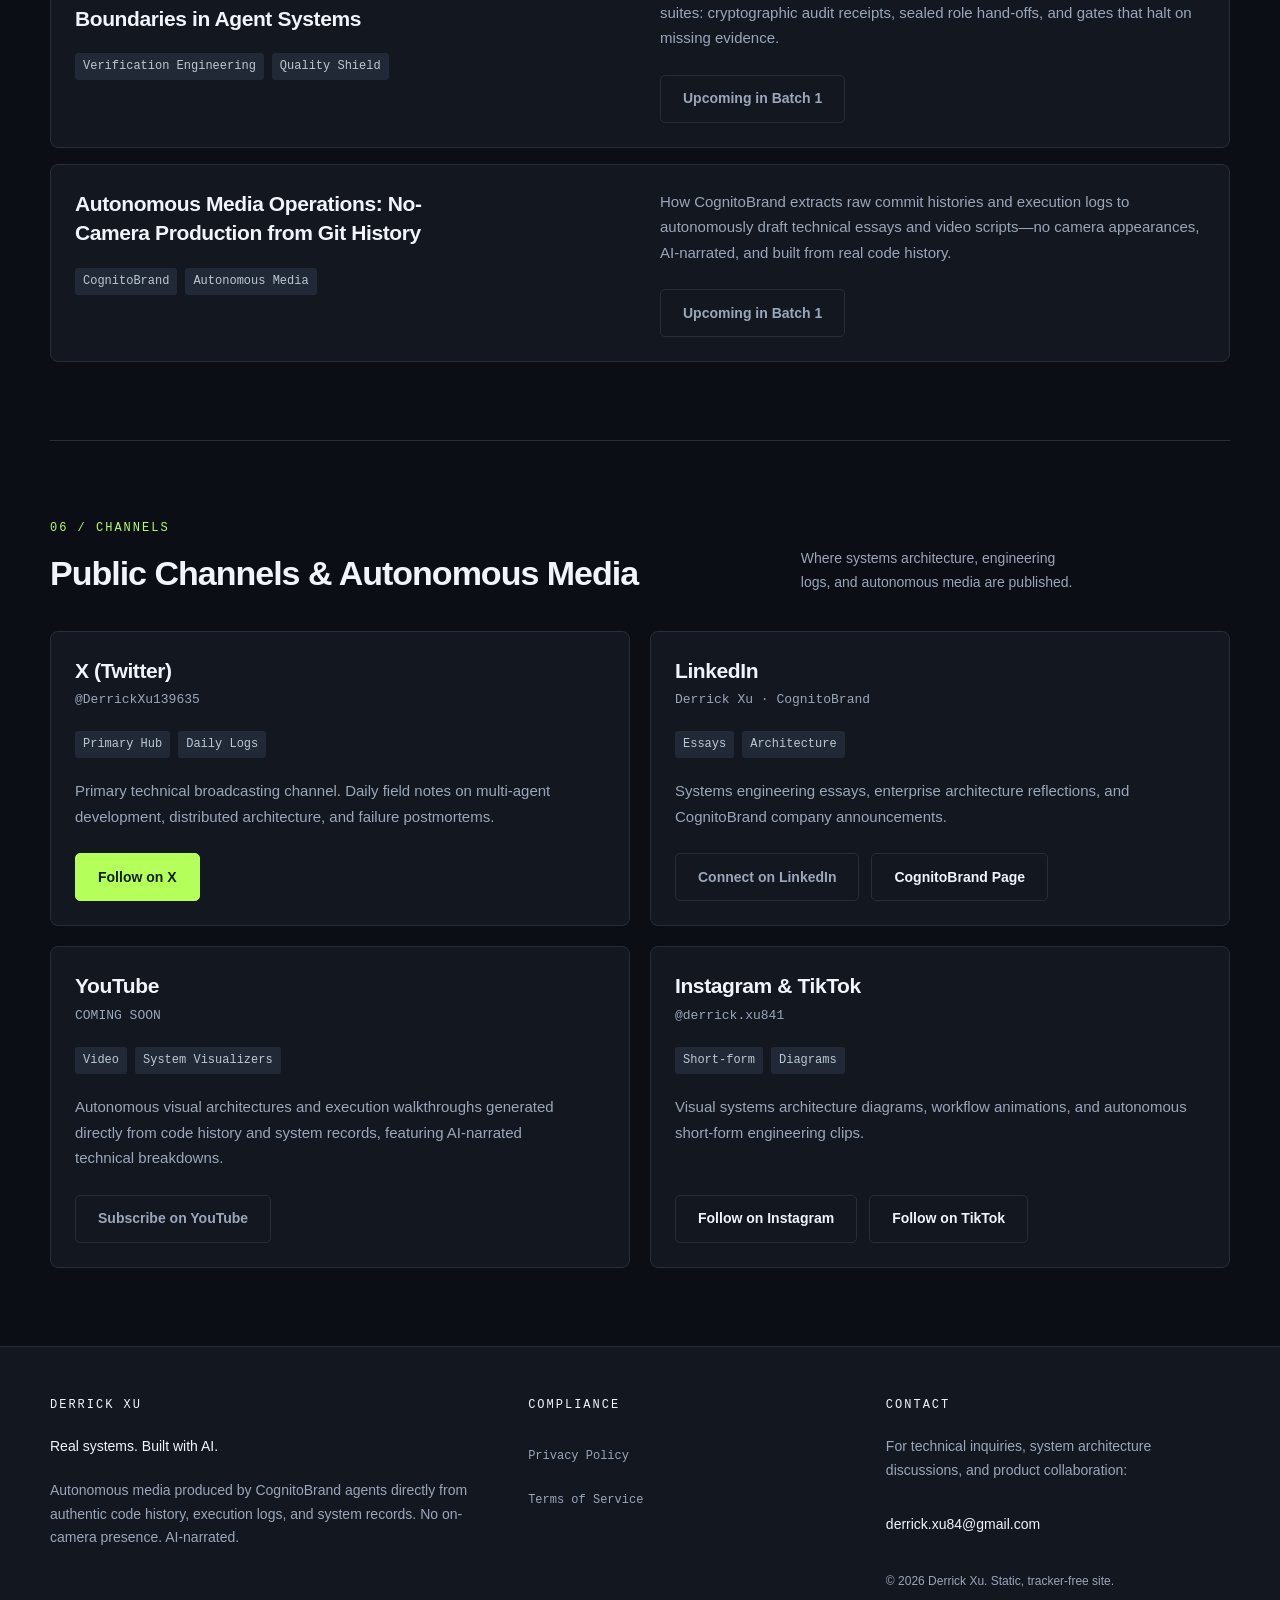
==== commit 053dac38: "Add TikTok to privacy, terms and channel links" ====
--- a/index.html
+++ b/index.html
@@ -409,8 +409,7 @@
 <p>Visual systems architecture diagrams, workflow animations, and autonomous short-form engineering clips.</p>
 <div class="actions">
 <a class="btn" href="https://www.instagram.com/derrick.xu841/" rel="noopener">Follow on Instagram</a>
-<!-- {TIKTOK_URL}: inactive until the approved URL is available. -->
-<span class="btn pending" role="link" aria-disabled="true">Follow on TikTok</span>
+<a class="btn" href="https://www.tiktok.com/@derrickxuai" rel="noopener">Follow on TikTok</a>
 </div>
 </article>
 </div>
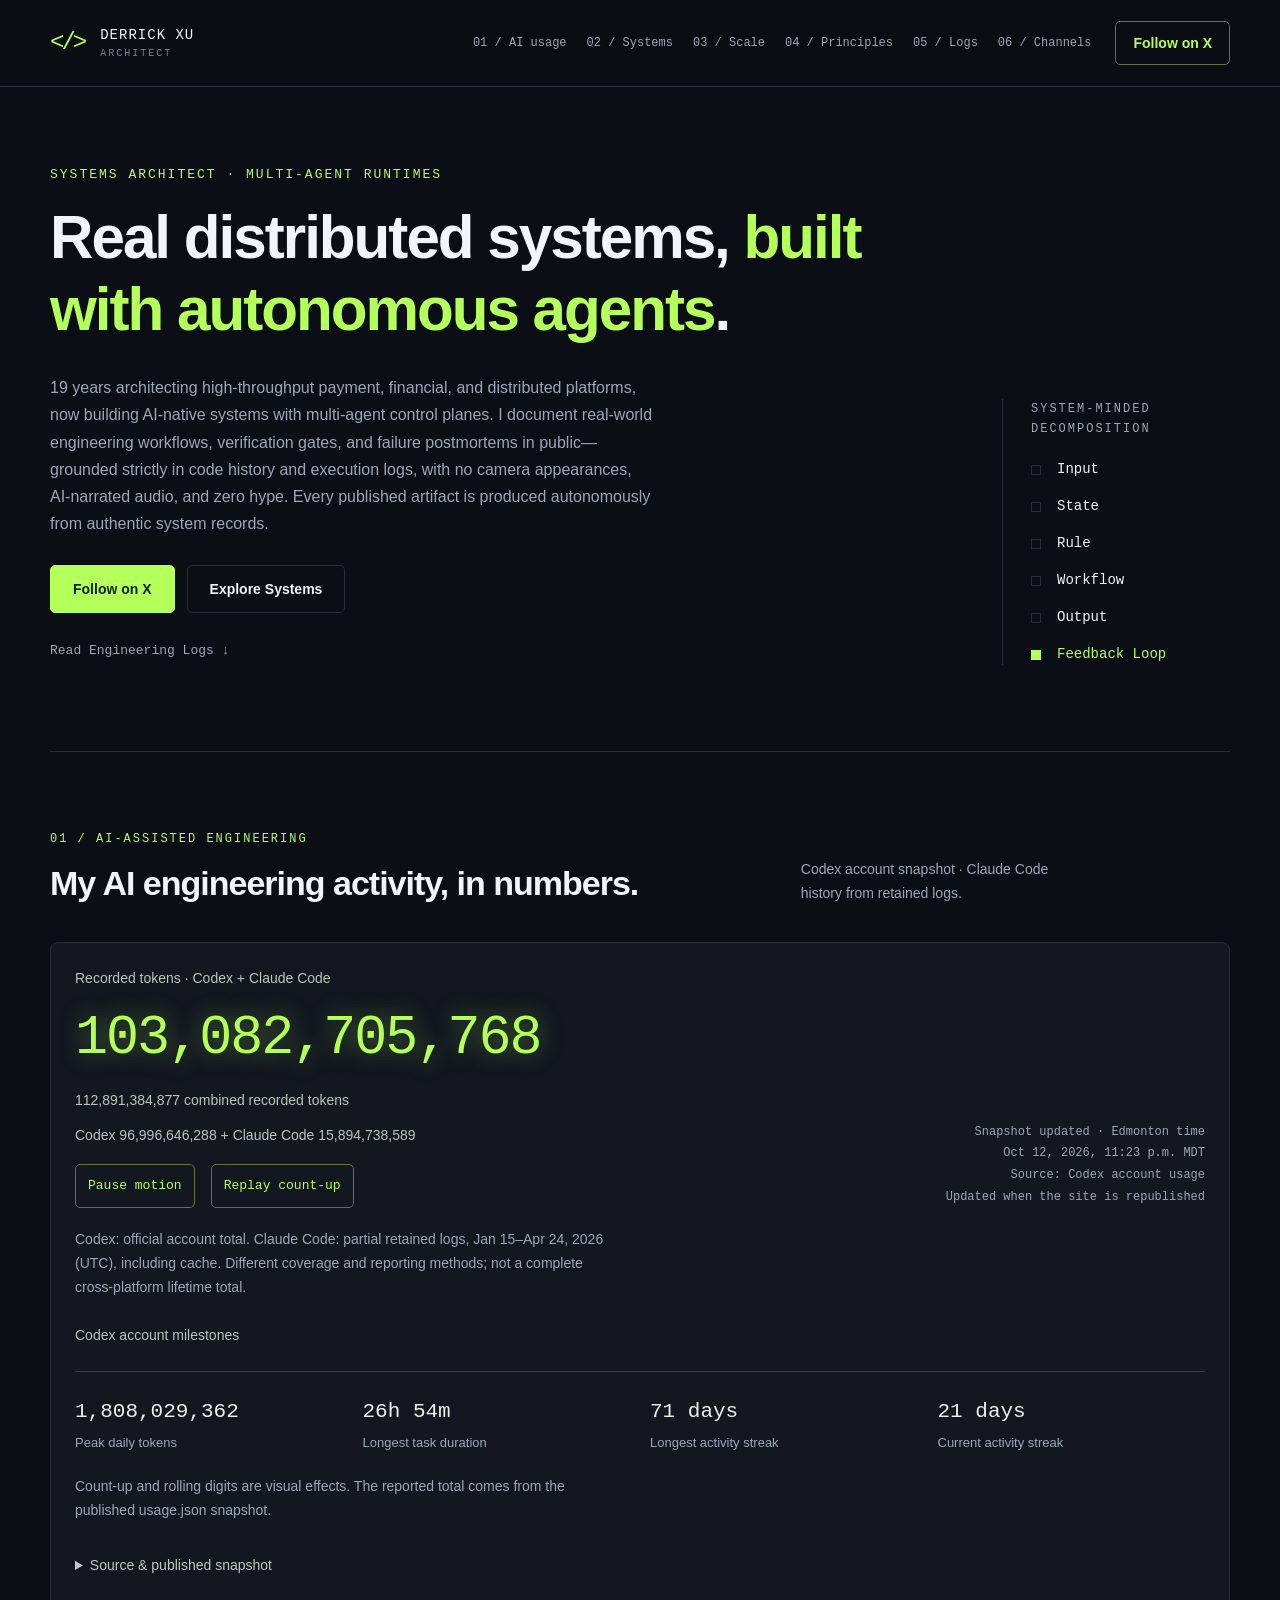
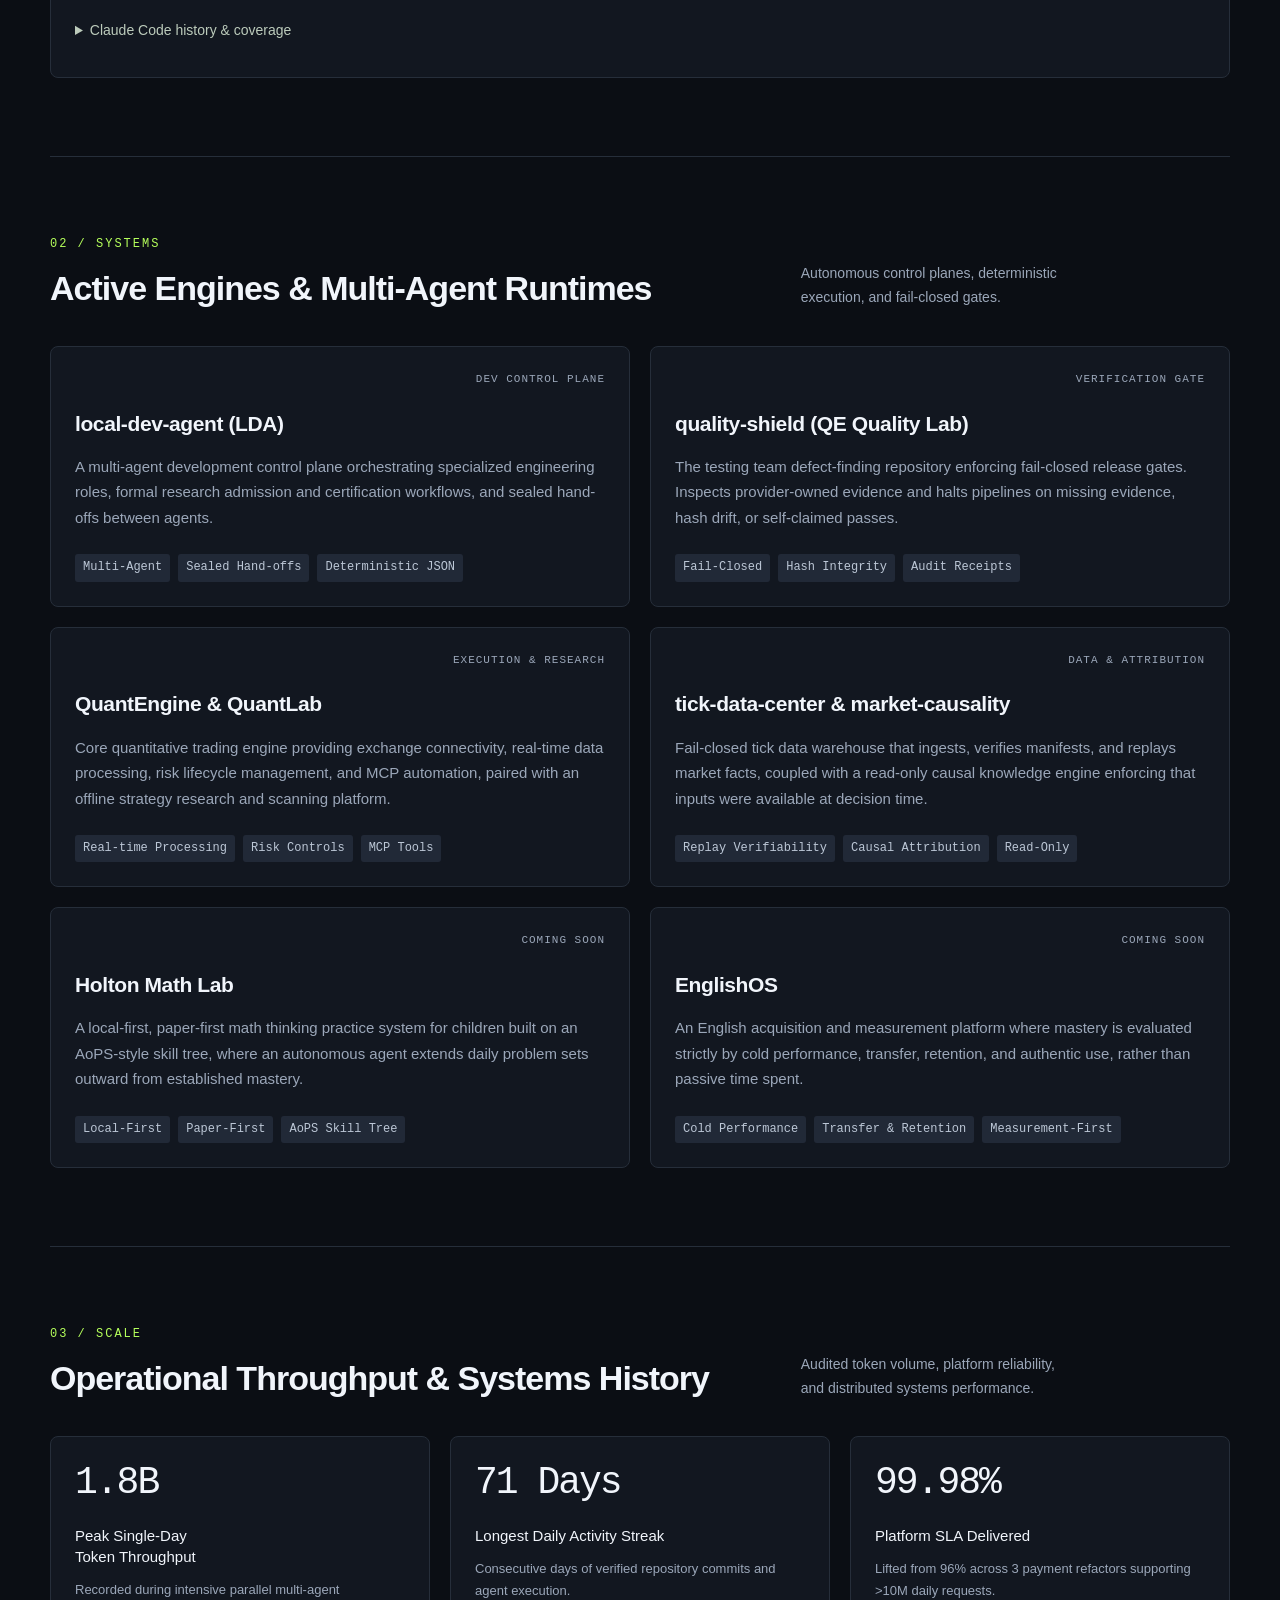
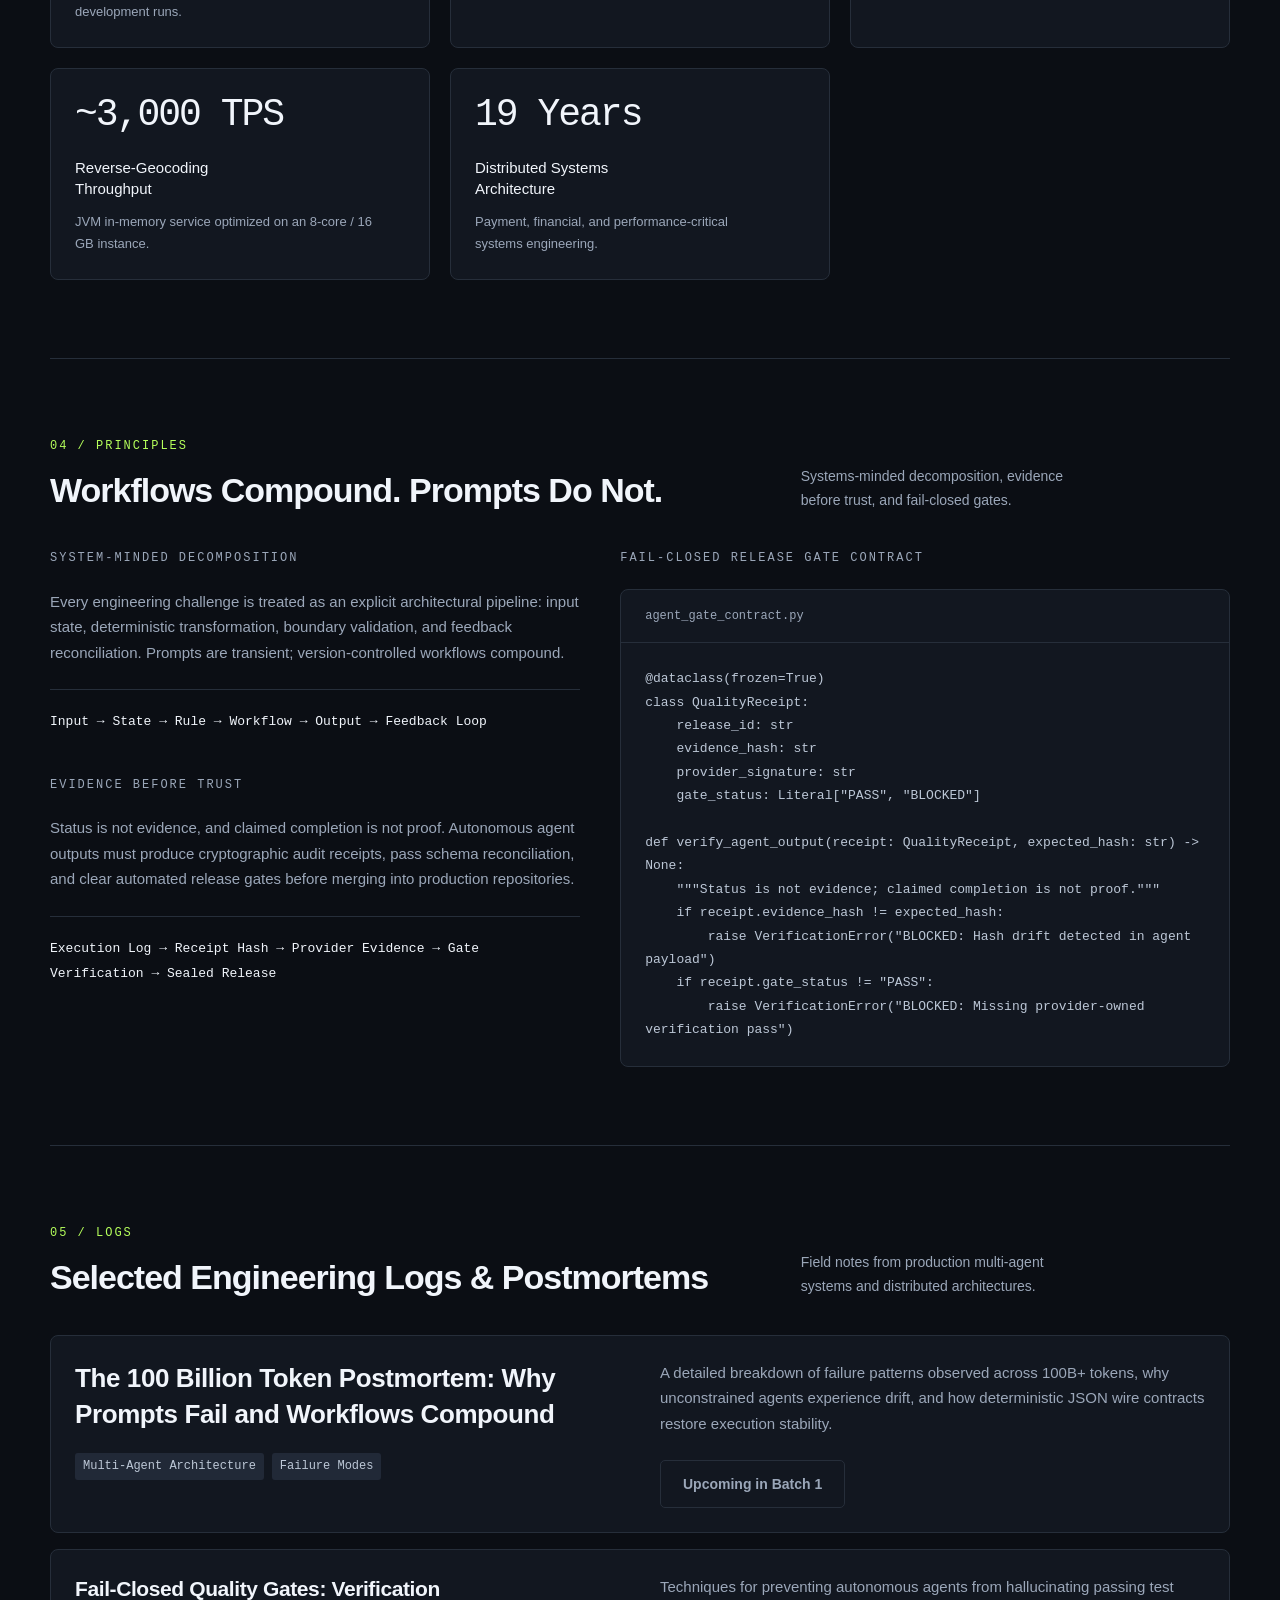
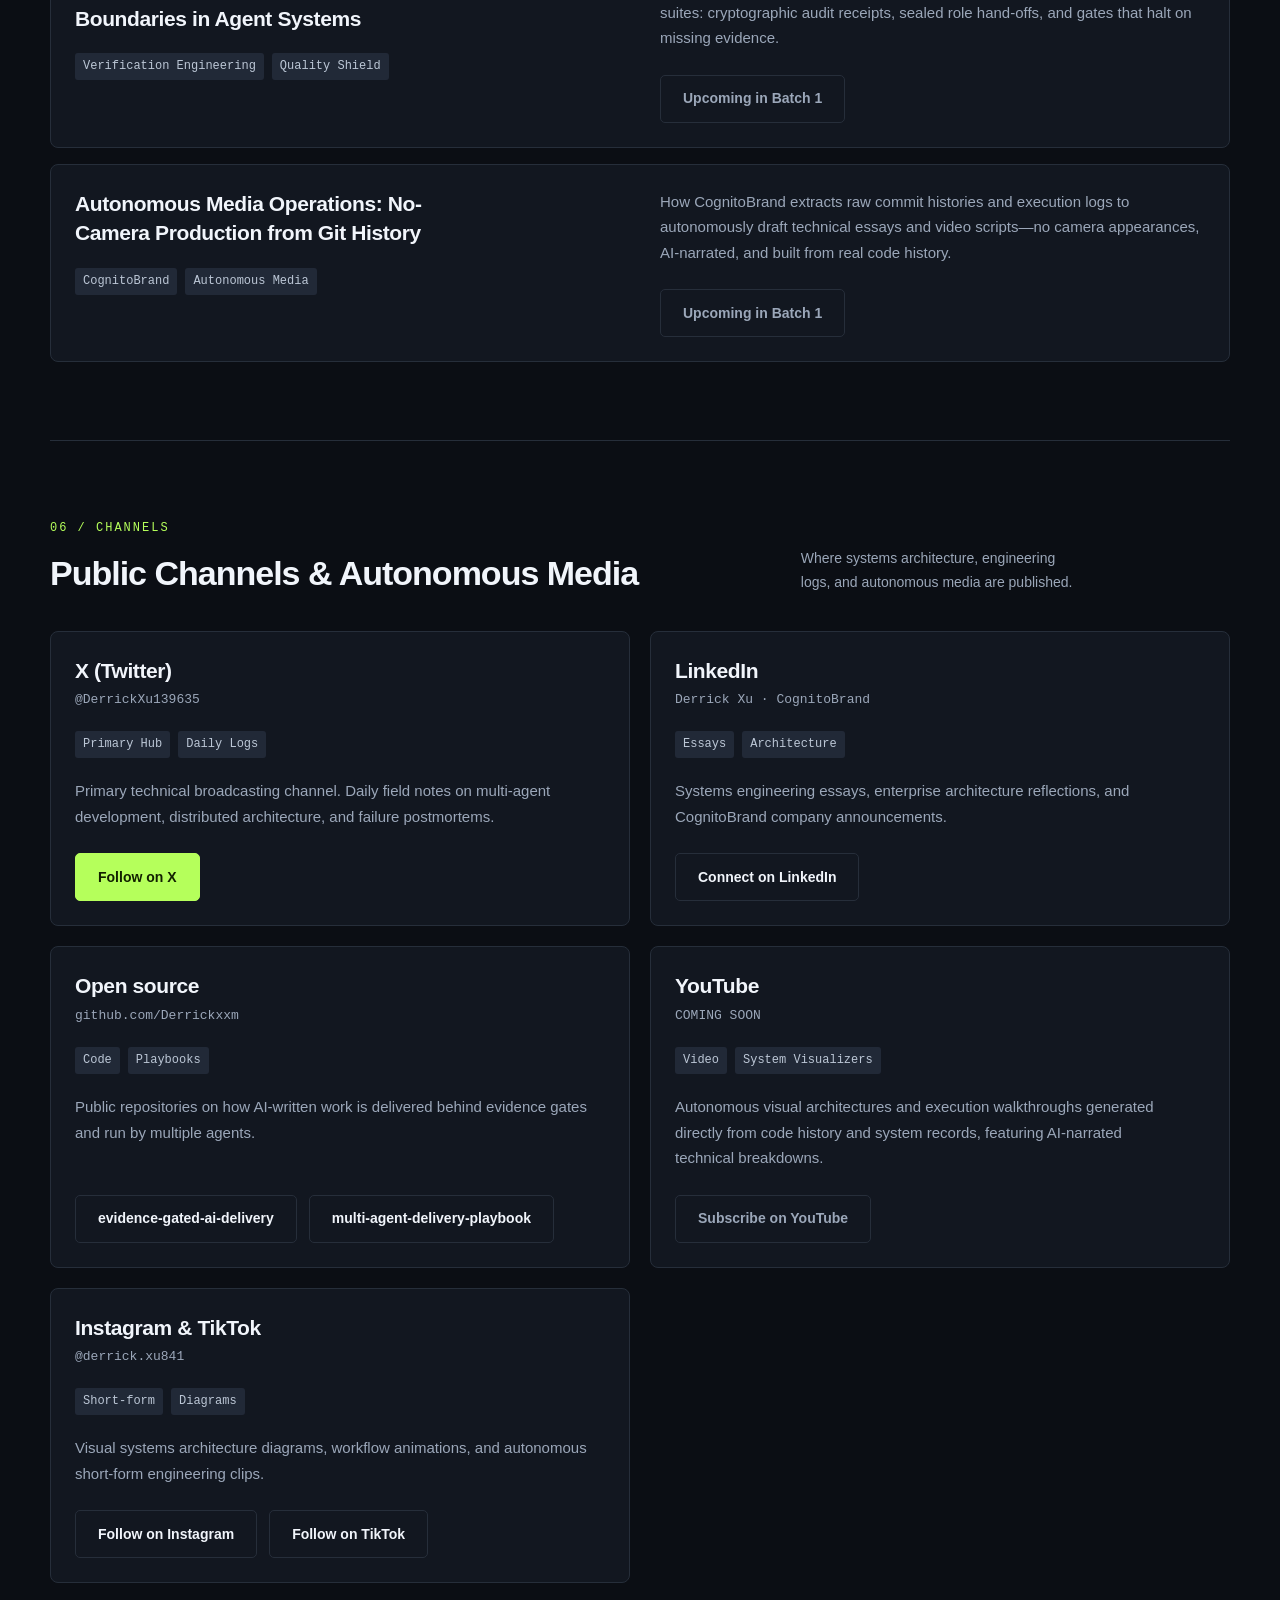
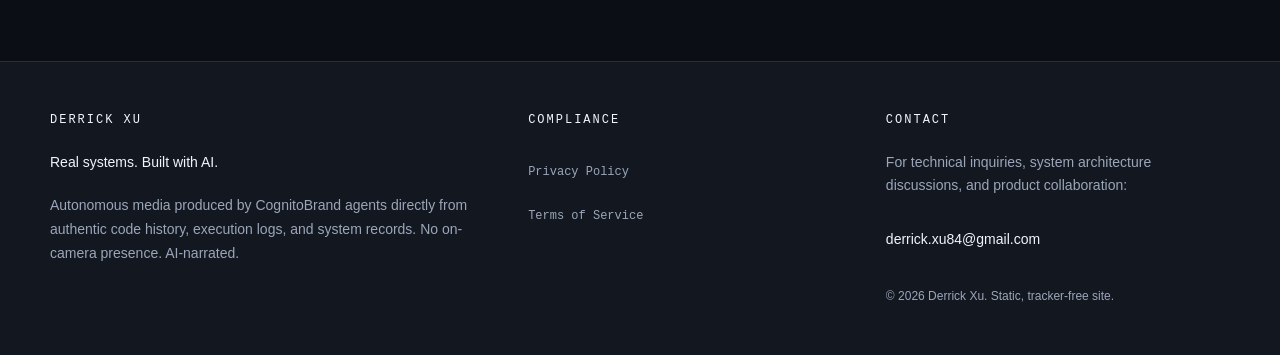
==== commit 63d52655: "Site: 19 years; LinkedIn personal profile; Open source repos Co-Authored-By: Claude Opus 5.5 <norepl" ====
--- a/index.html
+++ b/index.html
@@ -60,7 +60,7 @@
 <div class="hero-copy">
 <p class="eyebrow">SYSTEMS ARCHITECT · MULTI-AGENT RUNTIMES</p>
 <h1 id="hero-title">Real distributed systems, <span class="lime">built with autonomous agents</span>.</h1>
-<p class="lead">18 years architecting high-throughput payment, financial, and distributed platforms, now building AI-native systems with multi-agent control planes. I document real-world engineering workflows, verification gates, and failure postmortems in public—grounded strictly in code history and execution logs, with no camera appearances, AI-narrated audio, and zero hype. Every published artifact is produced autonomously from authentic system records.</p>
+<p class="lead">19 years architecting high-throughput payment, financial, and distributed platforms, now building AI-native systems with multi-agent control planes. I document real-world engineering workflows, verification gates, and failure postmortems in public—grounded strictly in code history and execution logs, with no camera appearances, AI-narrated audio, and zero hype. Every published artifact is produced autonomously from authentic system records.</p>
 <div class="actions">
 <a class="btn primary" href="https://x.com/DerrickXu139635" rel="noopener">Follow on X</a>
 <a class="btn" href="#systems">Explore Systems</a>
@@ -245,7 +245,7 @@
 <p class="scope">JVM in-memory service optimized on an 8-core / 16 GB instance.</p>
 </article>
 <article class="card metric">
-<p class="metric-value">18 Years</p>
+<p class="metric-value">19 Years</p>
 <h3>Distributed Systems Architecture</h3>
 <p class="scope">Payment, financial, and performance-critical systems engineering.</p>
 </article>
@@ -370,7 +370,6 @@
 </div>
 </article>
 <article class="card channel-card">
-<!-- {LINKEDIN_PERSONAL_URL}: unknown. -->
 <h3>LinkedIn</h3>
 <p class="handle">Derrick Xu · CognitoBrand</p>
 <div class="tags">
@@ -379,9 +378,20 @@
 </div>
 <p>Systems engineering essays, enterprise architecture reflections, and CognitoBrand company announcements.</p>
 <div class="actions">
-<!-- {LINKEDIN_PERSONAL_URL}: inactive until the approved URL is available. -->
-<span class="btn pending" role="link" aria-disabled="true">Connect on LinkedIn</span>
-<a class="btn" href="https://www.linkedin.com/company/144000030/" rel="noopener">CognitoBrand Page</a>
+<a class="btn" href="https://www.linkedin.com/in/derrick-xu84" rel="noopener">Connect on LinkedIn</a>
+</div>
+</article>
+<article class="card channel-card">
+<h3>Open source</h3>
+<p class="handle">github.com/Derrickxxm</p>
+<div class="tags">
+<span>Code</span>
+<span>Playbooks</span>
+</div>
+<p>Public repositories on how AI-written work is delivered behind evidence gates and run by multiple agents.</p>
+<div class="actions">
+<a class="btn" href="https://github.com/Derrickxxm/evidence-gated-ai-delivery" rel="noopener">evidence-gated-ai-delivery</a>
+<a class="btn" href="https://github.com/Derrickxxm/multi-agent-delivery-playbook" rel="noopener">multi-agent-delivery-playbook</a>
 </div>
 </article>
 <article class="card channel-card">
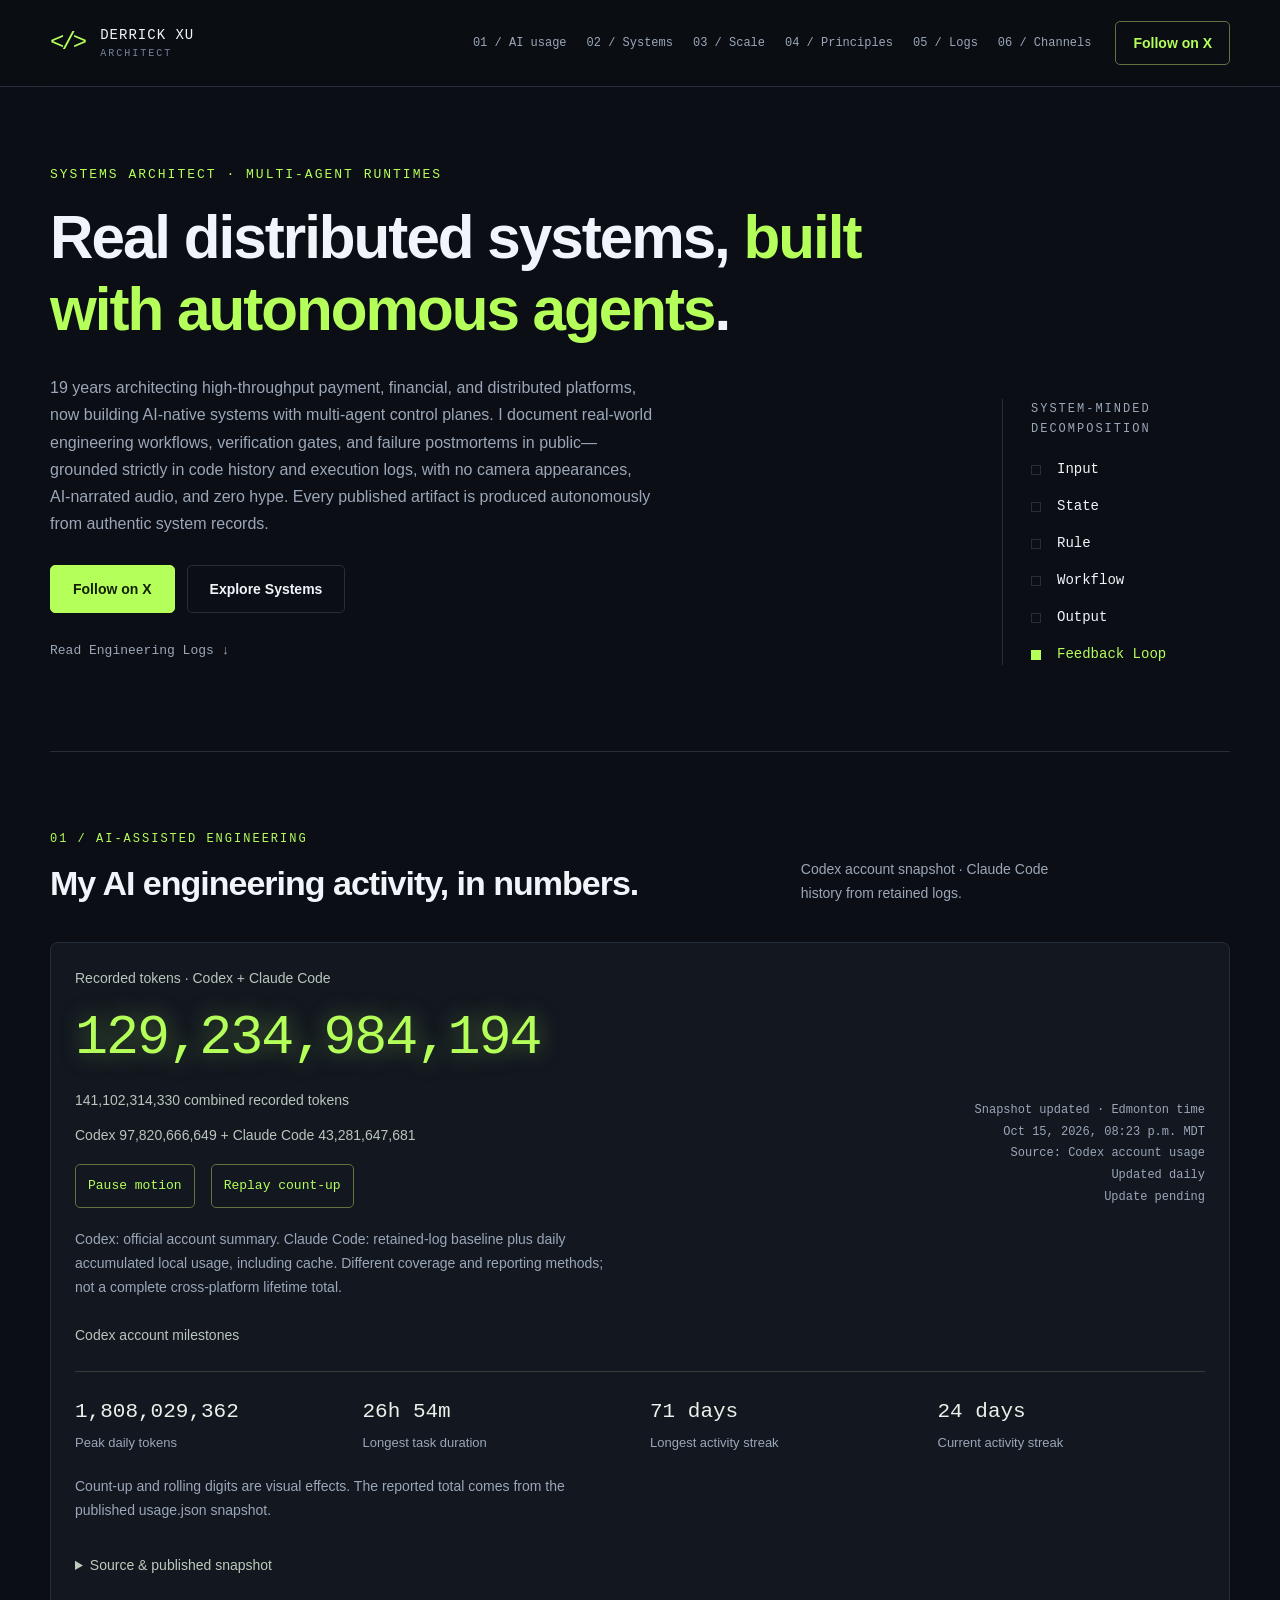
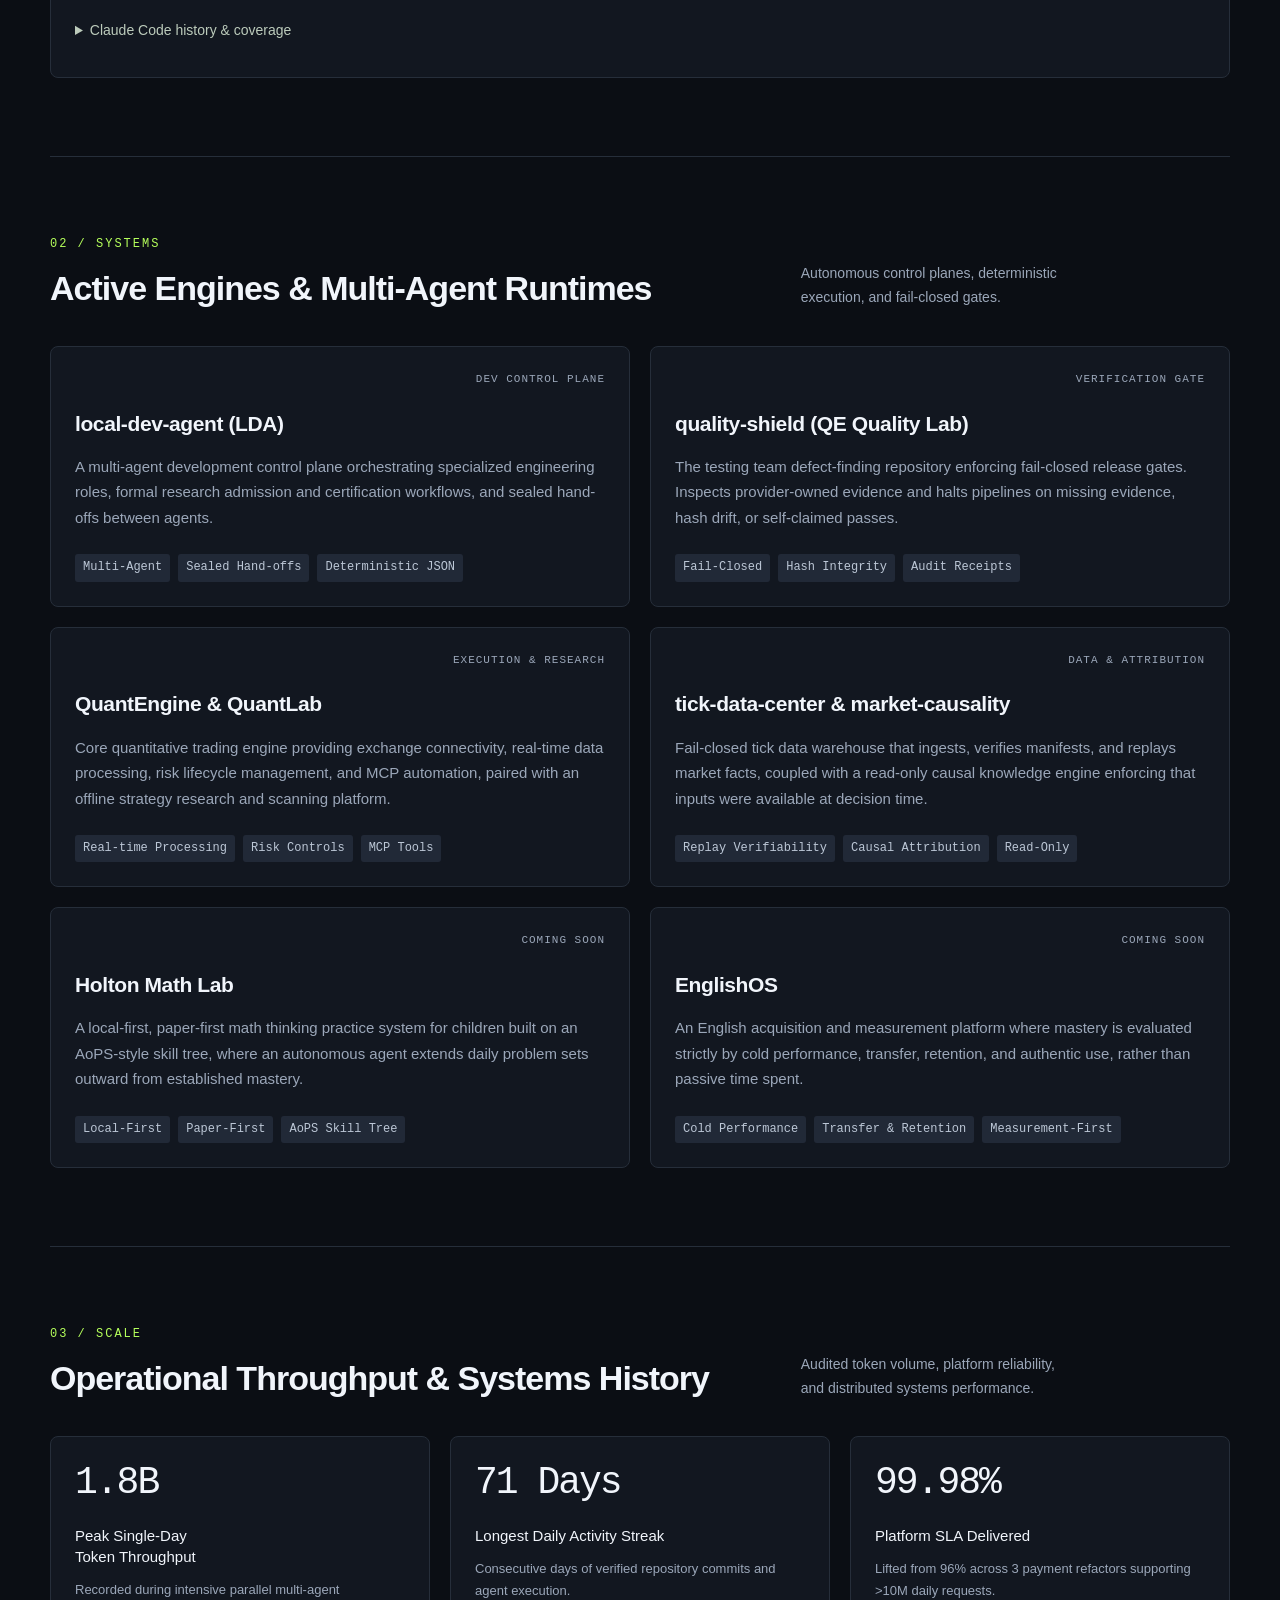
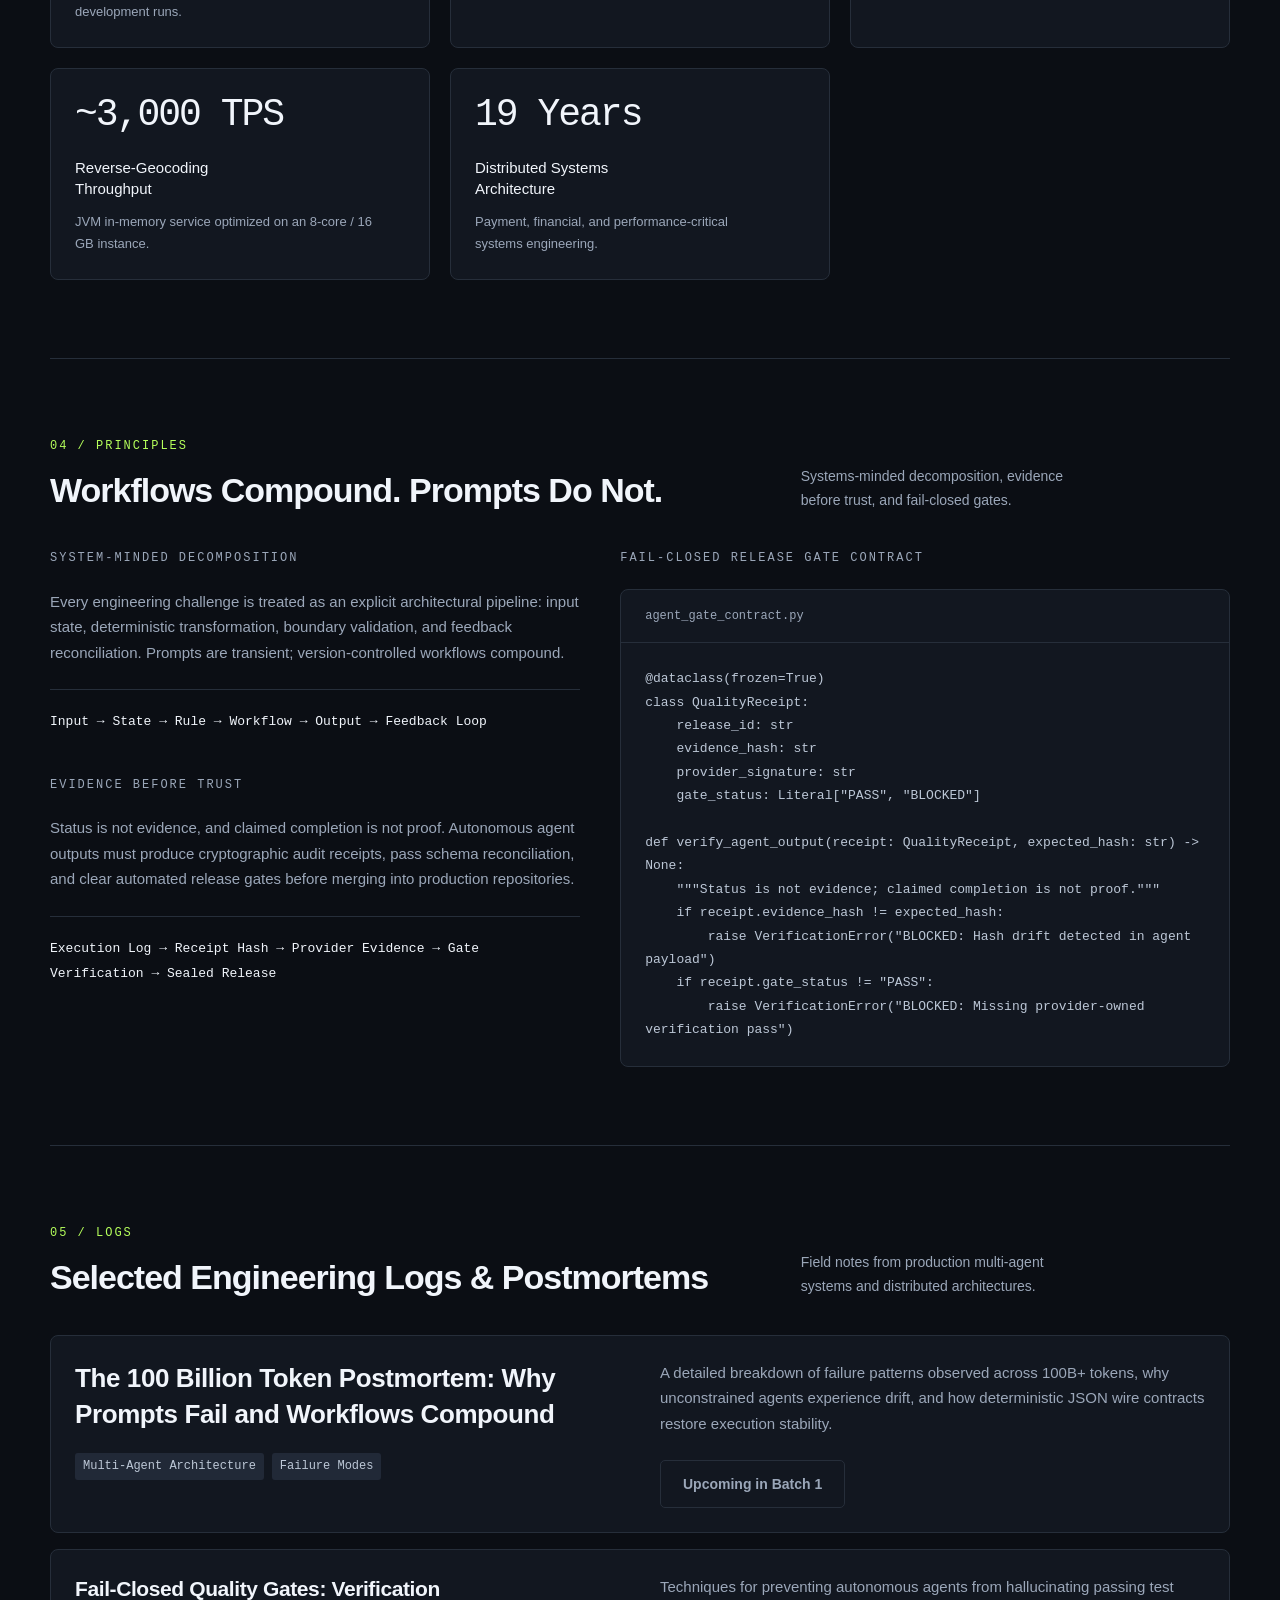
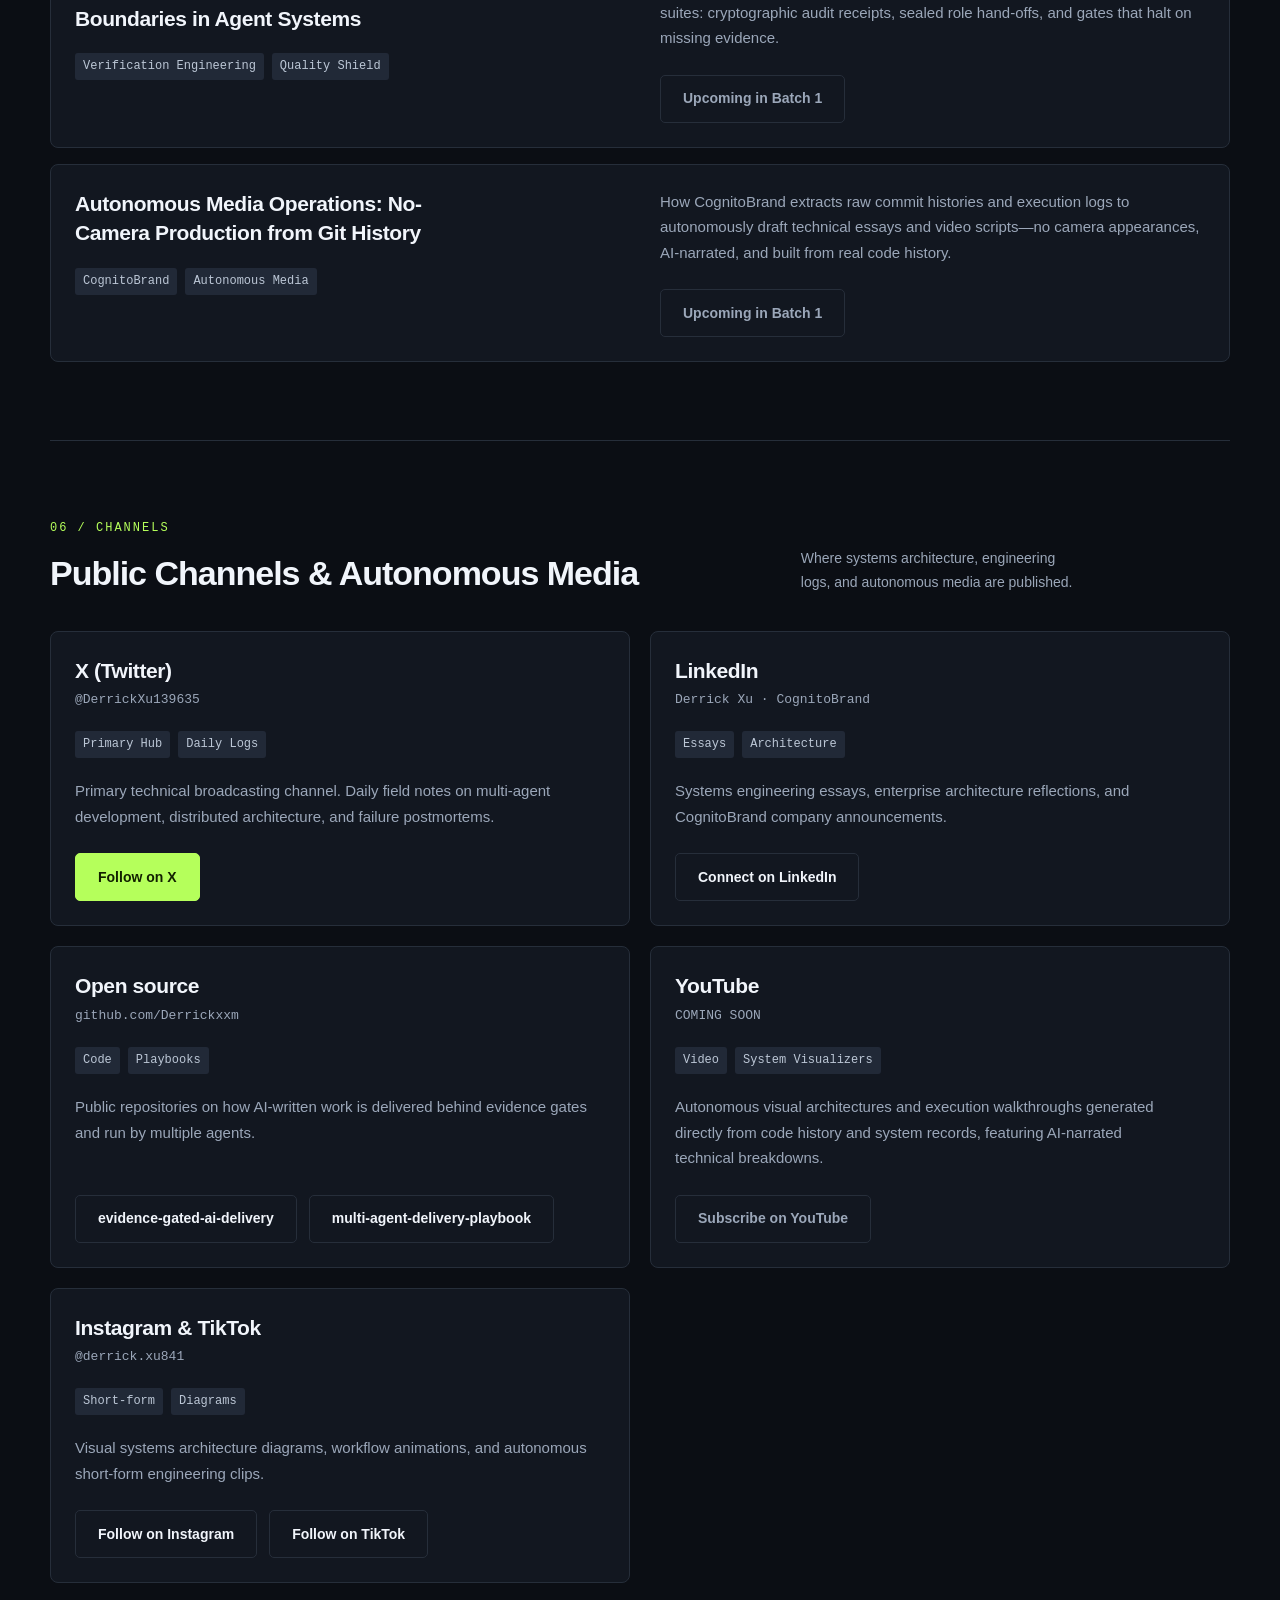
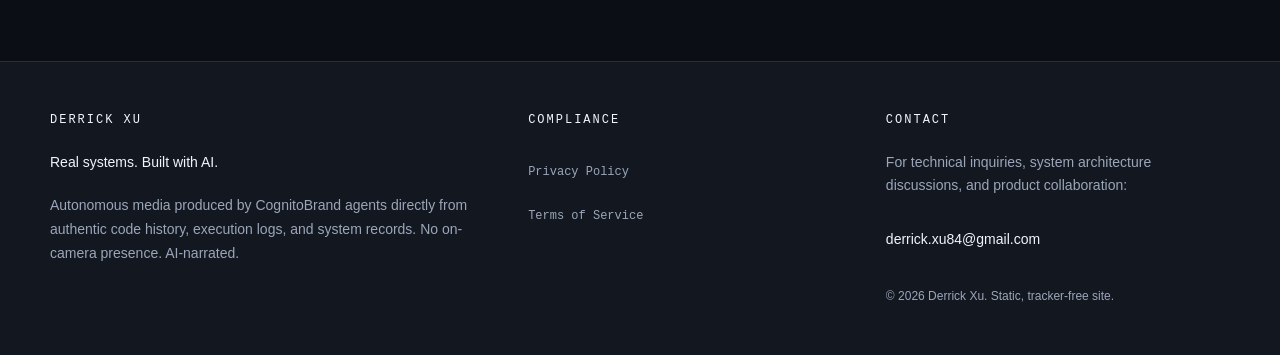
==== commit c739f2bc: "Usage: daily recompute + accumulate (Codex live, Claude Code baseline + ledger), countdown to next u" ====
--- a/index.html
+++ b/index.html
@@ -93,15 +93,15 @@
 <div class="usage-label">Recorded tokens · Codex + Claude Code</div>
 <div id="usage-total" class="usage-main">Loading…</div>
 <div class="usage-label"><span id="usage-exact">Unavailable</span> combined recorded tokens</div>
-<div class="usage-label usage-breakdown">Codex <span id="usage-codex">Unavailable</span> + Claude Code <span>15,894,738,589</span>
+<div class="usage-label usage-breakdown">Codex <span id="usage-codex">Unavailable</span> + Claude Code <span id="usage-claude">Unavailable</span>
 </div>
 <div class="usage-controls"><button id="usage-motion" type="button" aria-pressed="false" disabled>Pause motion</button><button id="usage-replay" type="button" disabled>Replay count-up</button>
 </div>
 </div>
-<div class="usage-meta"><span>Snapshot updated · Edmonton time</span><time id="usage-updated">Unavailable</time><span>Source: Codex account usage</span><span>Updated when the site is republished</span>
-</div>
-</div>
-<p class="usage-note">Codex: official account total. Claude Code: partial retained logs, Jan 15–Apr 24, 2026 (UTC), including cache. Different coverage and reporting methods; not a complete cross-platform lifetime total.</p>
+<div class="usage-meta"><span>Snapshot updated · Edmonton time</span><time id="usage-updated">Unavailable</time><span>Source: Codex account usage</span><span>Updated daily</span><span id="usage-next">Unavailable</span>
+</div>
+</div>
+<p class="usage-note">Codex: official account summary. Claude Code: retained-log baseline plus daily accumulated local usage, including cache. Different coverage and reporting methods; not a complete cross-platform lifetime total.</p>
 <div class="usage-label usage-milestones">Codex account milestones</div>
 <div class="usage-stats">
 <div class="usage-stat"><strong id="usage-peak">Unavailable</strong><span>Peak daily tokens</span>
@@ -118,15 +118,15 @@
 <details class="scope-details">
 <summary>Source &amp; published snapshot</summary>
 <p>The Codex portion comes from the five account-wide aggregate fields in this site's usage.json, with its updated_at timestamp. These are an official account summary, not a sum of local thread totals. Usage measures activity, not software quality or a billing amount.</p>
-<p>This static page reads usage.json once when loaded and adds the fixed Claude Code historical count. It displays the snapshot timestamp in America/Edmonton. Updated when the site is republished; this page does not check a live account or poll for updates.</p>
+<p>This static page reads usage.json once when loaded, including the accumulated Claude Code total. It displays the snapshot timestamp in America/Edmonton. Updated daily; this page does not check a live account or poll for updates.</p>
 <p>The displayed fields are lifetime tokens, peak daily tokens, longest task duration, longest activity streak, and current activity streak. Conversation content, task names, account credentials, and session details are not displayed.</p>
 <p><a href="usage.json" target="_blank" rel="noopener">View aggregate data</a></p>
 </details>
 <details class="scope-details">
 <summary>Claude Code history & coverage</summary>
-<p>Input + output: 34,074,539 tokens. 63,098 deduplicated usage records. This historical snapshot is fixed; the Codex portion comes from the published usage.json snapshot.</p>
+<p>Claude Code = retained-log history Jan 15–Apr 24, 2026 (fixed baseline) plus usage recorded since, accumulated daily from local logs (deduplicated; never decreases). The baseline contains 63,098 deduplicated usage records and 34,074,539 input + output tokens.</p>
 <div class="history-table">
-<table><caption>Recorded Claude Code tokens, including cache · UTC months</caption>
+<table><caption>Claude Code fixed baseline tokens, including cache · UTC months</caption>
 <thead>
 <tr><th scope="col">Month</th><th scope="col">Tokens</th></tr></thead>
 <tbody>
@@ -456,7 +456,6 @@
   const format = new Intl.NumberFormat('en-CA');
   const dateFormat = new Intl.DateTimeFormat('en-CA', { timeZone: 'America/Edmonton', year: 'numeric', month: 'short', day: 'numeric', hour: '2-digit', minute: '2-digit', timeZoneName: 'short' });
   const reduced = matchMedia('(prefers-reduced-motion: reduce)');
-  const claudeRecordedTokens = 15894738589;
   let motionEnabled = !reduced.matches, shown = 0, target = null, frame = 0, visible = false, entered = false;
   function paint(value) {
     shown = Math.round(value);
@@ -517,13 +516,16 @@
       const data = await response.json(), s = data.summary;
       const fields = ['lifetimeTokens', 'peakDailyTokens', 'longestRunningTurnSec', 'longestStreakDays', 'currentStreakDays'];
       if (!s || !fields.every(key => Number.isSafeInteger(s[key]) && s[key] >= 0) || typeof data.updated_at !== 'string' || !Number.isFinite(Date.parse(data.updated_at))) throw Error('Invalid snapshot');
-      const combined = s.lifetimeTokens + claudeRecordedTokens;
+      const claude = data.claude_code?.total_tokens, nextUpdate = Date.parse(data.next_update_at);
+      if (!Number.isSafeInteger(claude) || claude < 0 || typeof data.next_update_at !== 'string' || !Number.isFinite(nextUpdate)) throw Error('Invalid Claude total or schedule');
+      const combined = s.lifetimeTokens + claude;
       if (!Number.isSafeInteger(combined)) throw Error('Combined total out of range');
       // Validate and format everything before publishing any snapshot values.
       const updated = dateFormat.format(new Date(data.updated_at));
       const mins = Math.round(s.longestRunningTurnSec / 60);
       $('usage-exact').textContent = format.format(combined);
       $('usage-codex').textContent = format.format(s.lifetimeTokens);
+      $('usage-claude').textContent = format.format(claude);
       $('usage-peak').textContent = format.format(s.peakDailyTokens);
       $('usage-turn').textContent = Math.floor(mins / 60) + 'h ' + mins % 60 + 'm';
       $('usage-longest').textContent = s.longestStreakDays + ' days';
@@ -536,11 +538,17 @@
       display.setAttribute('aria-label', format.format(target) + ' combined recorded tokens');
       paint(target);
       controls();
+      const countdown = () => {
+        const remaining = nextUpdate - Date.now(), minutes = Math.ceil(remaining / 60000);
+        $('usage-next').textContent = remaining <= 0 ? 'Update pending' : 'Next update in ' + Math.floor(minutes / 60) + 'h ' + minutes % 60 + 'm';
+      };
+      countdown();
+      setInterval(countdown, 30000);
       $('usage-status').textContent = '';
       if (visible && !entered) { entered = true; animate(); }
     } catch {
       display.textContent = 'Unavailable';
-      $('usage-status').textContent = 'The published usage.json snapshot could not be loaded or validated. Codex statistics and the combined total are unavailable; the fixed Claude Code history remains below.';
+      $('usage-status').textContent = 'The published usage.json snapshot could not be loaded or validated. Codex statistics, the Claude Code total, and the combined total are unavailable; the fixed Claude Code baseline remains below.';
     }
   }
   loadUsage();
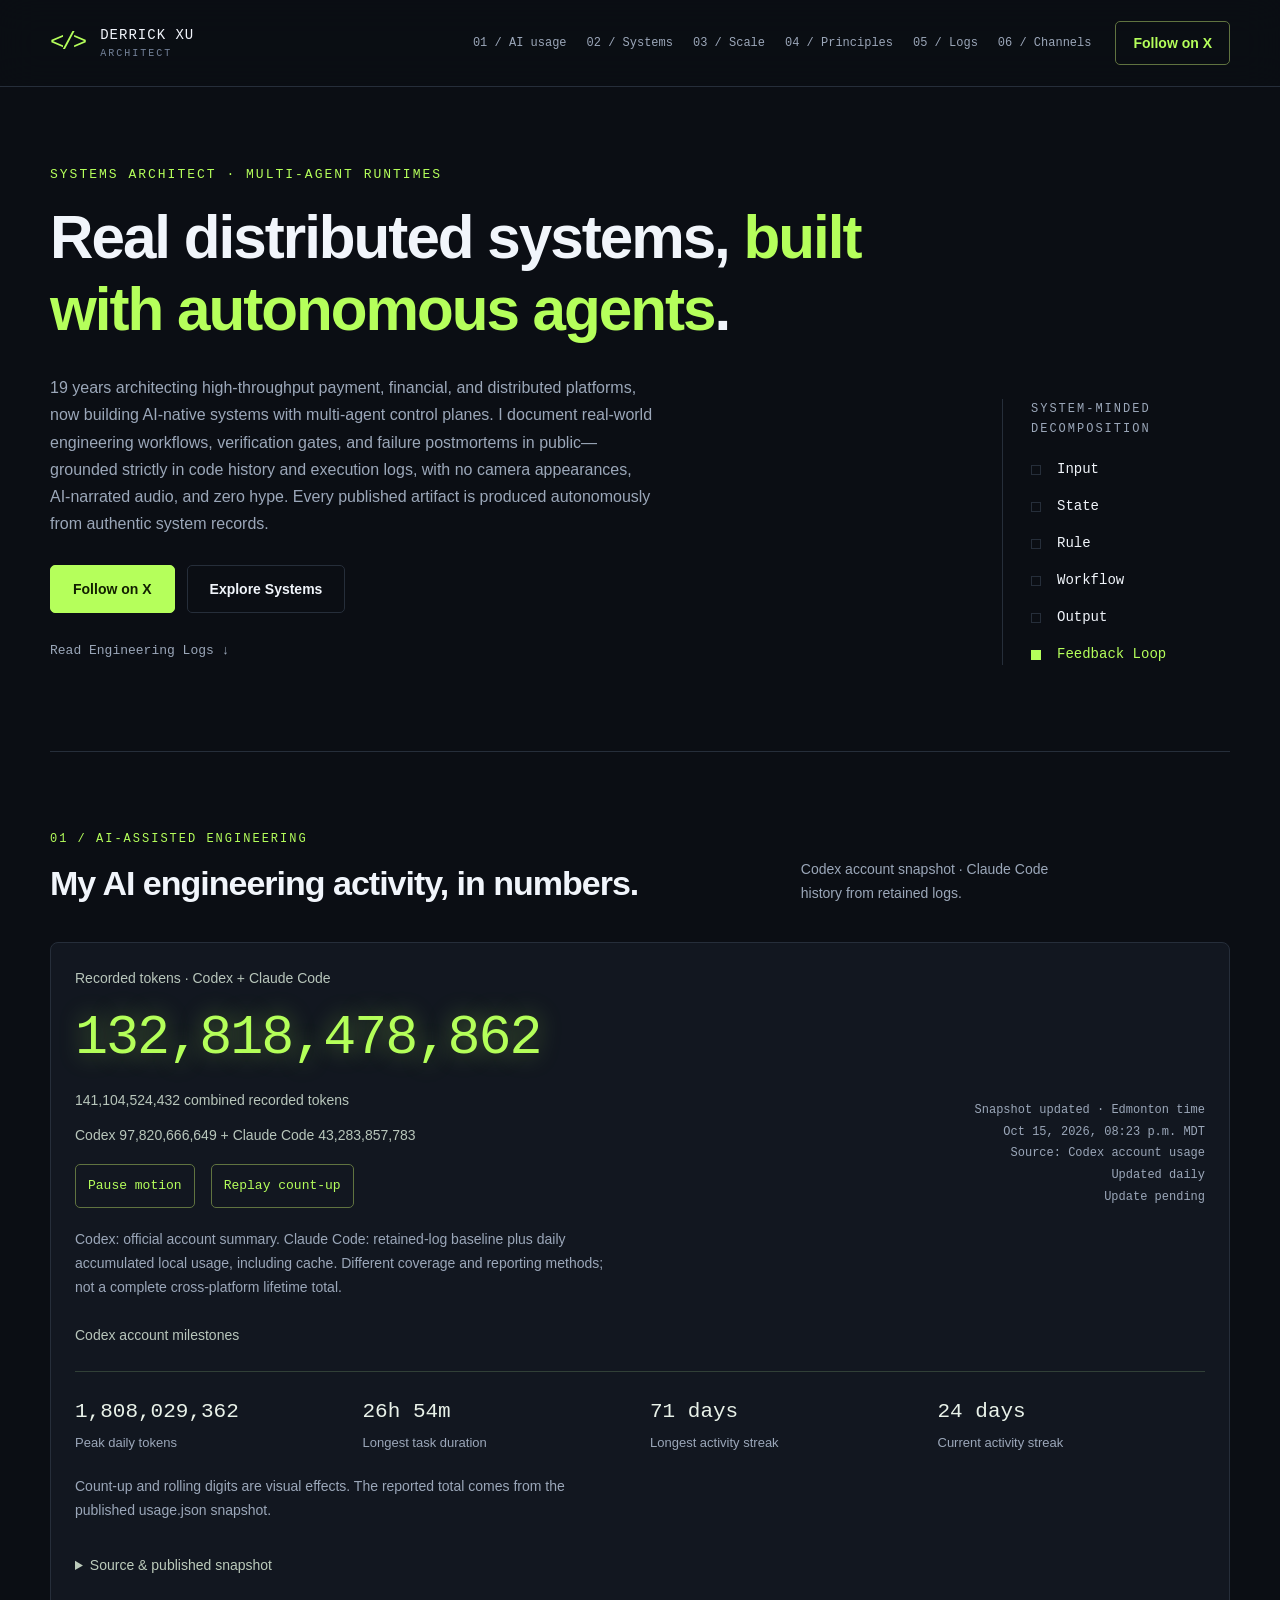
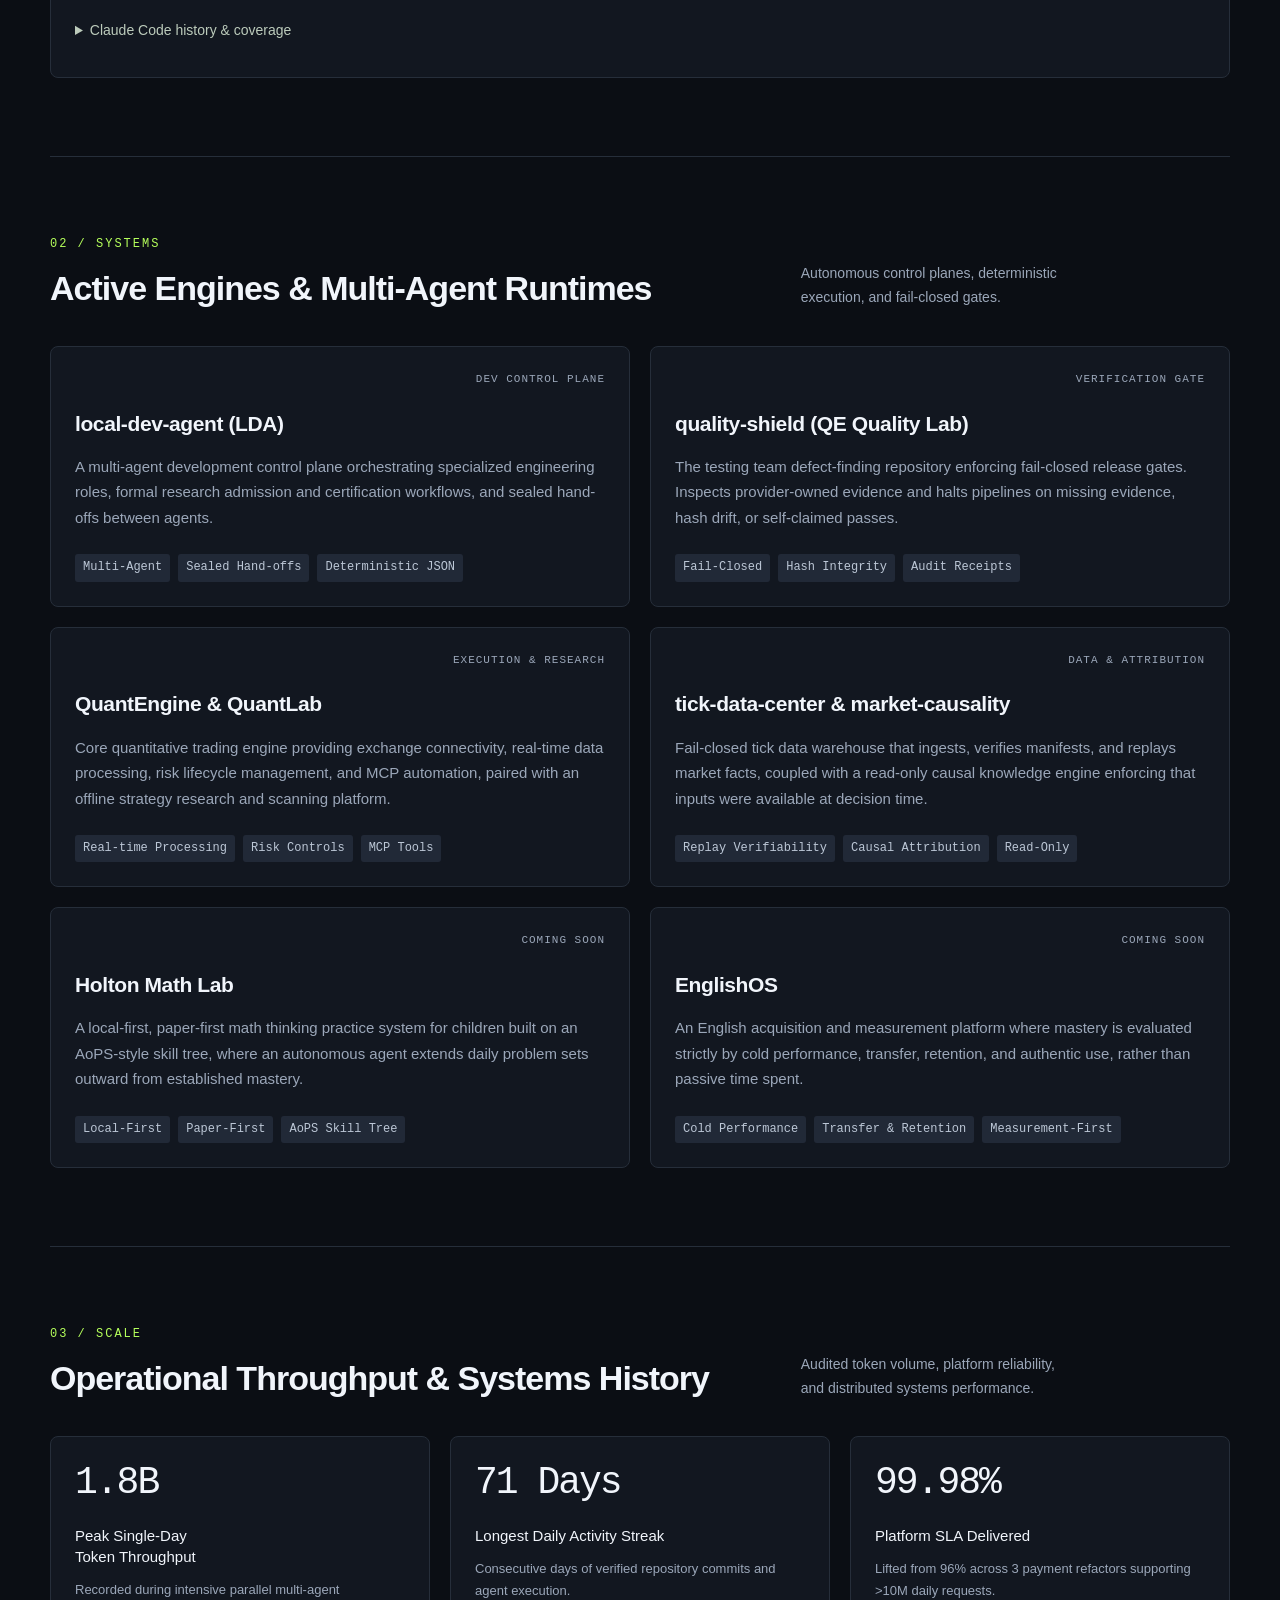
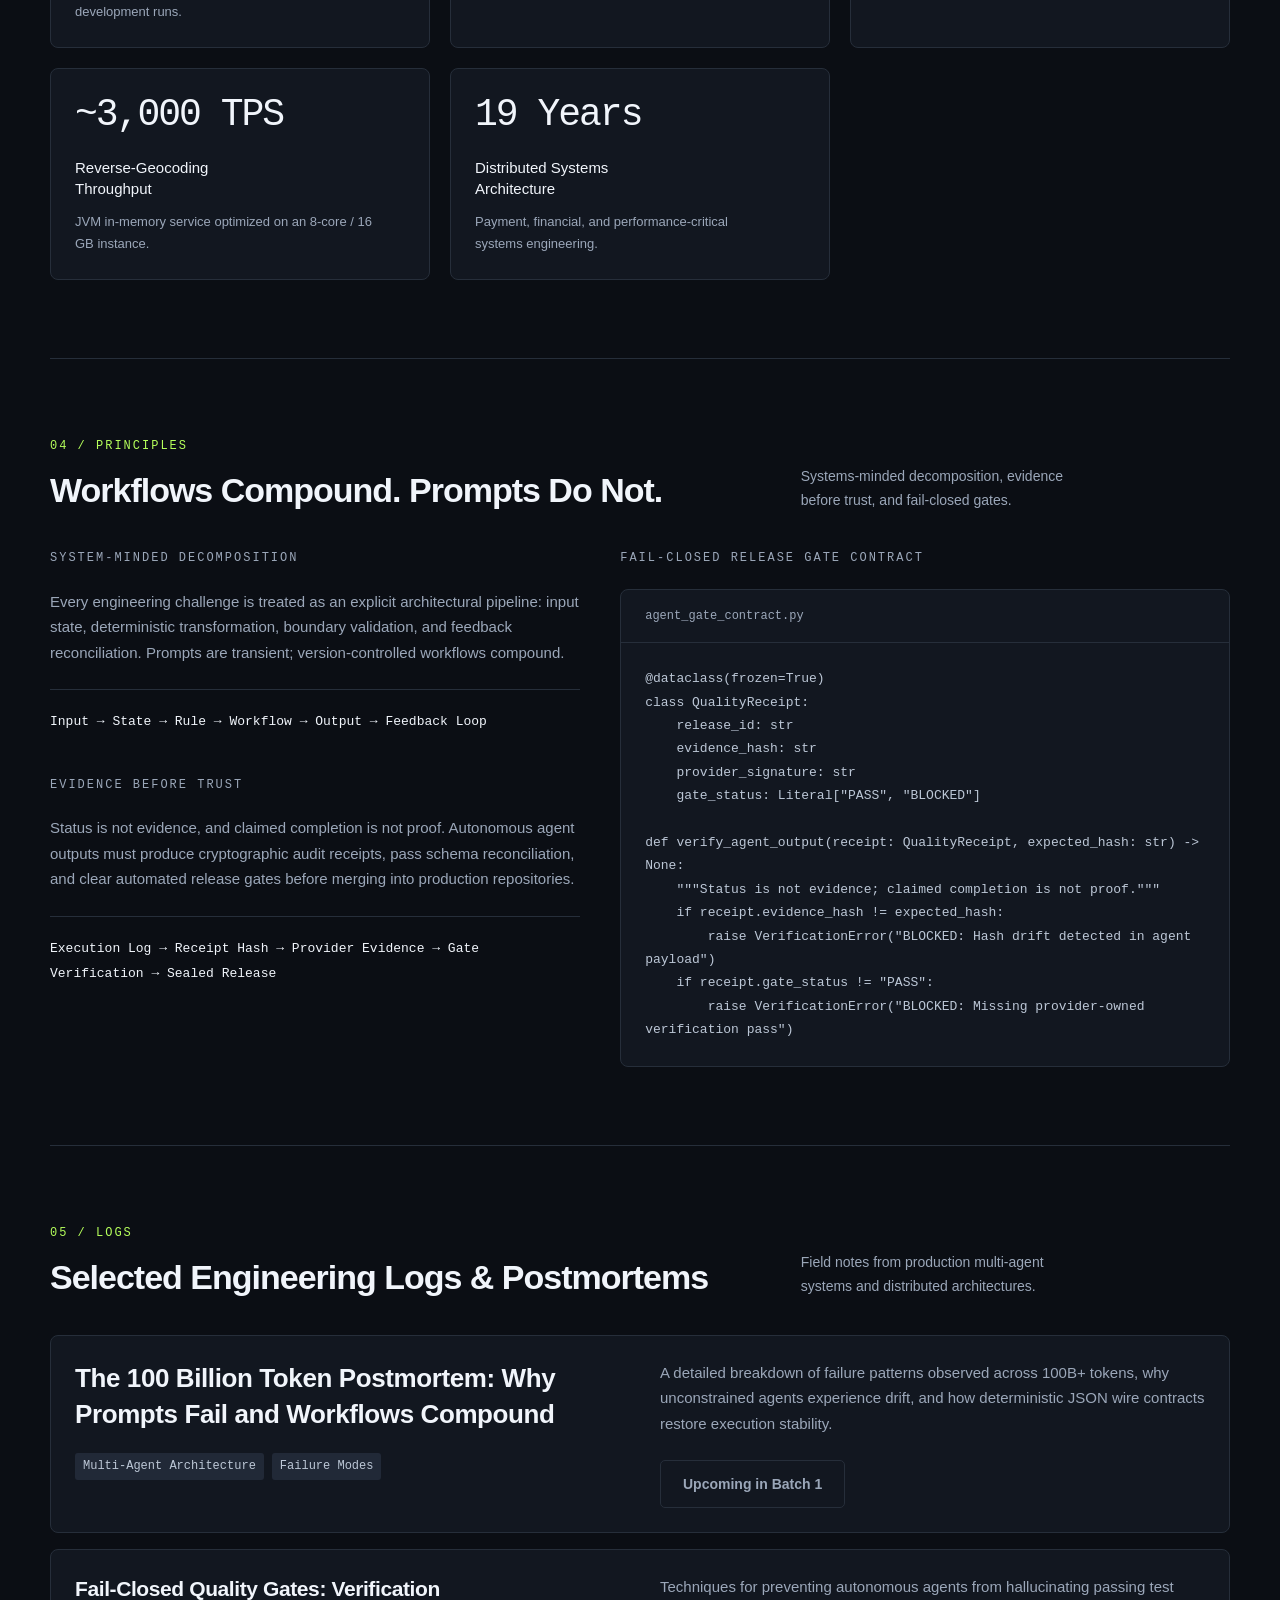
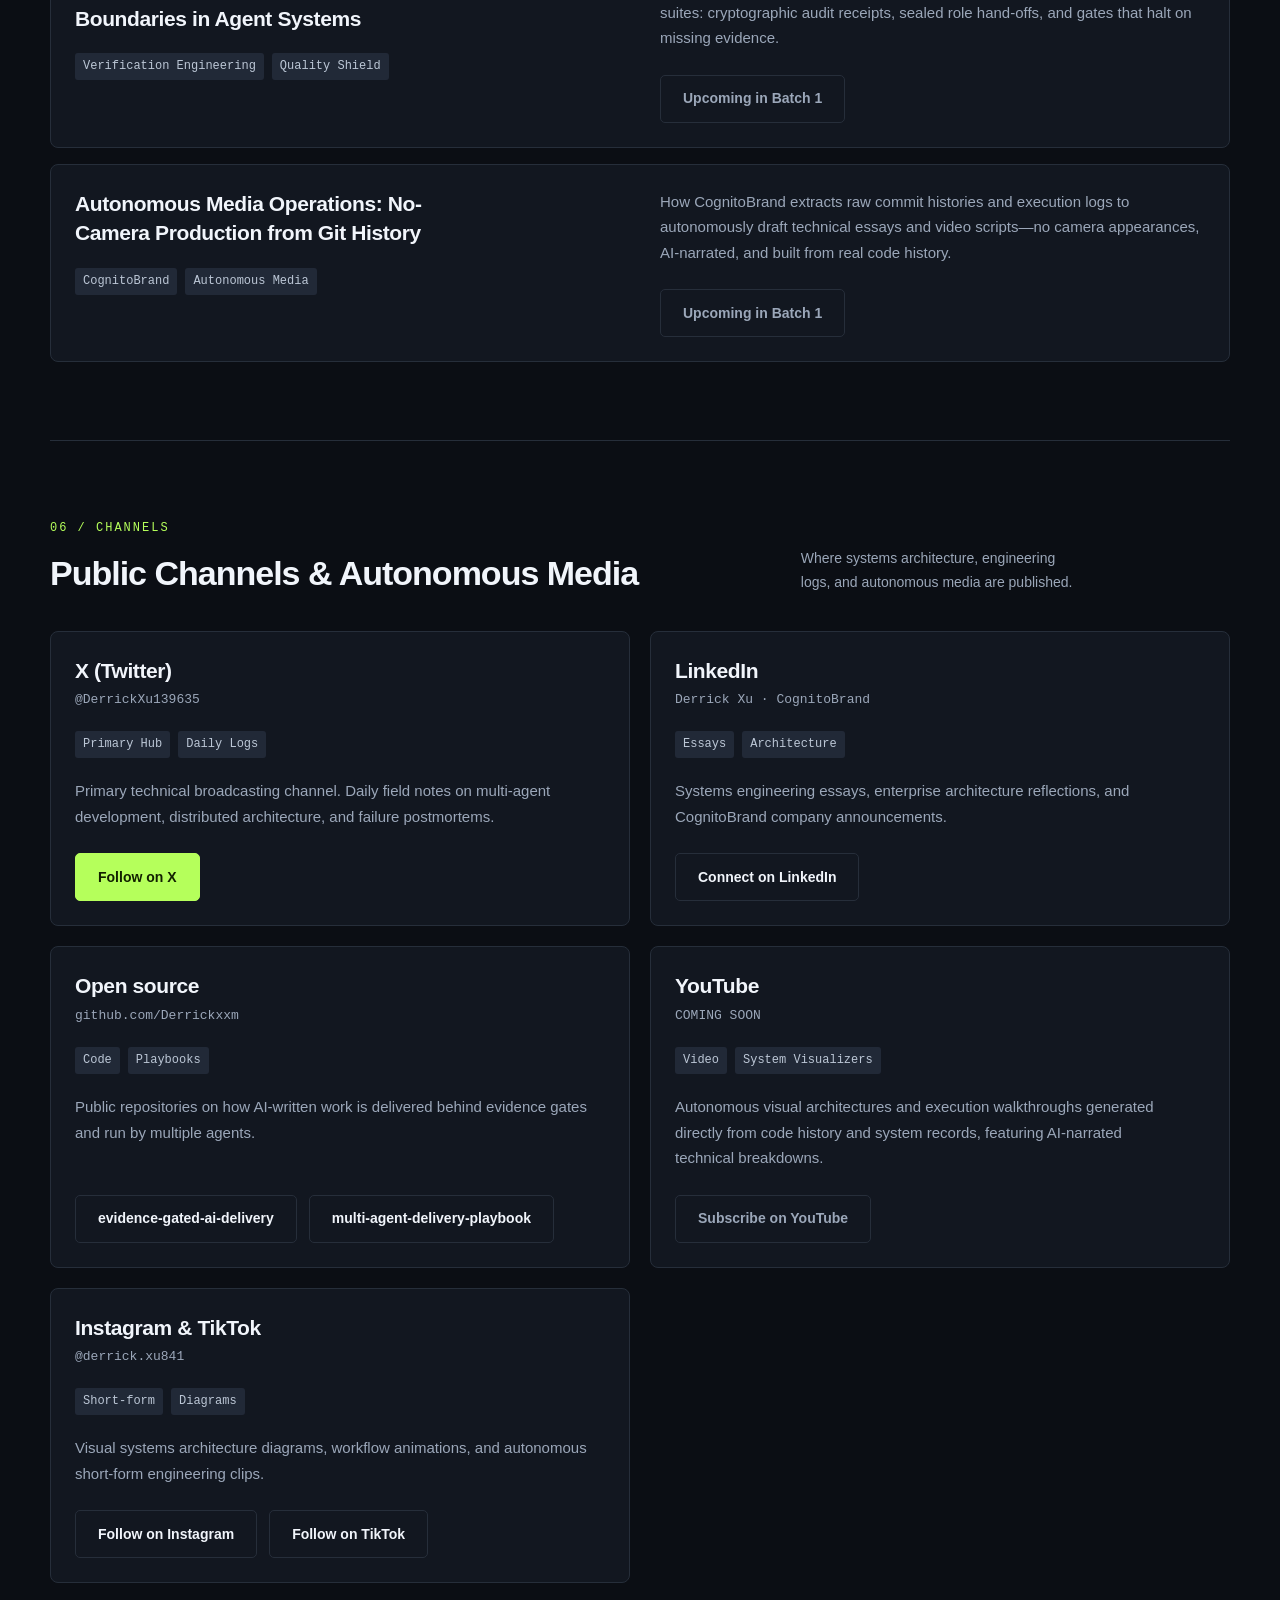
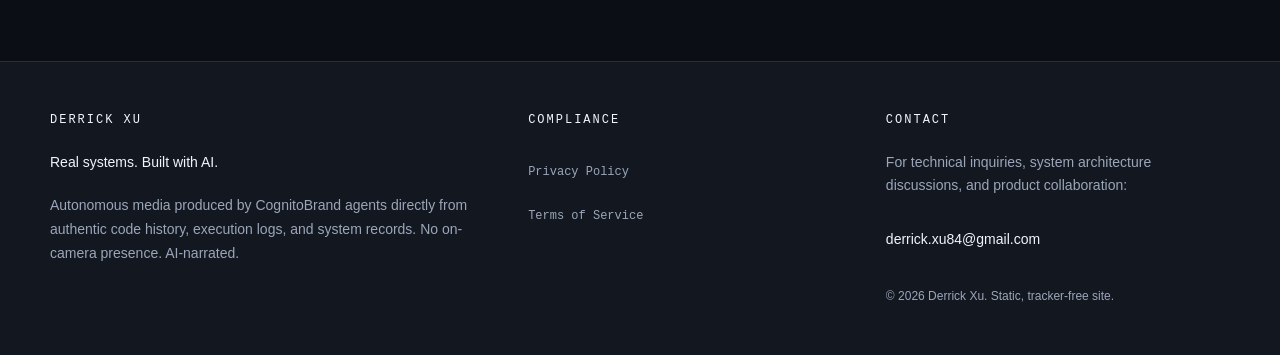
==== commit eb8b7c88: "Usage: fetch snapshot with no-store so the daily update shows immediately Co-Authored-By: Claude Opu" ====
--- a/index.html
+++ b/index.html
@@ -511,7 +511,7 @@
   controls();
   async function loadUsage() {
     try {
-      const response = await fetch('usage.json');
+      const response = await fetch('usage.json', { cache: 'no-store' }); // daily snapshot: bypass the 10-minute Pages cache
       if (!response.ok) throw Error('Snapshot unavailable');
       const data = await response.json(), s = data.summary;
       const fields = ['lifetimeTokens', 'peakDailyTokens', 'longestRunningTurnSec', 'longestStreakDays', 'currentStreakDays'];
